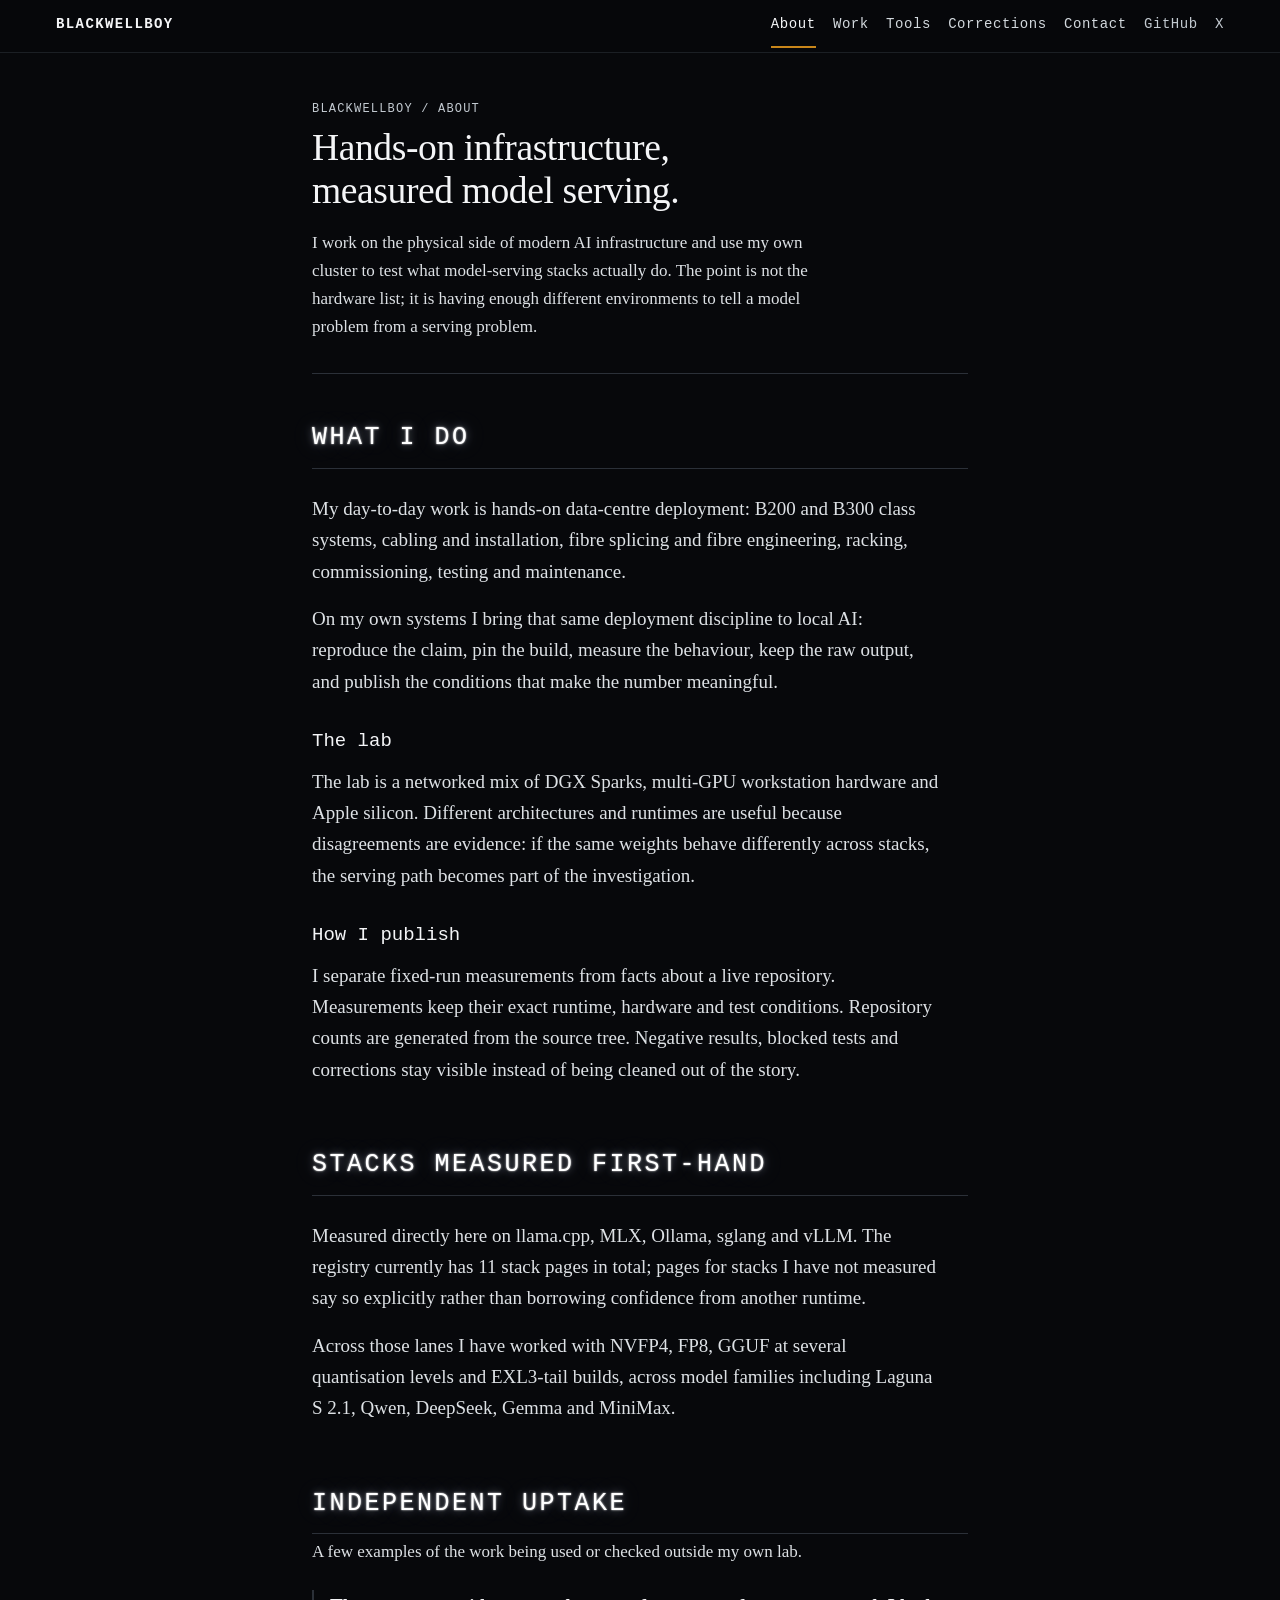
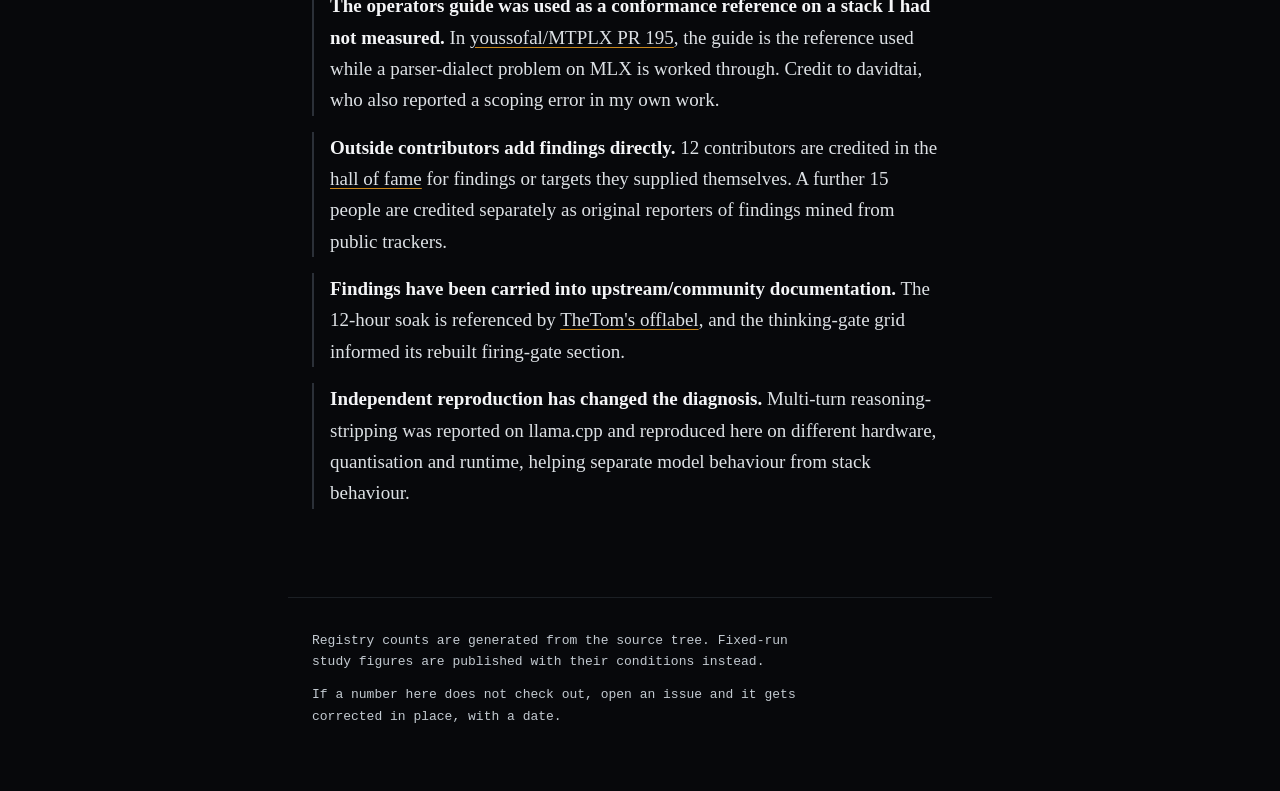
==== about.html @ f38a0902 "Refine multipage hierarchy and fix nav overflow" ====
<!DOCTYPE html>
<html lang="en">
<head>
<meta charset="utf-8">
<meta name="viewport" content="width=device-width, initial-scale=1">
<title>About — Blackwellboy</title>
<meta name="description" content="About Aaron Hughes (Blackwellboy): hands-on data-centre deployment work and first-hand model-serving measurement on a private cluster.">
<meta name="color-scheme" content="dark">
<meta property="og:type" content="website">
<meta property="og:site_name" content="Blackwellboy">
<meta property="og:title" content="About — Blackwellboy">
<meta property="og:description" content="Hands-on data-centre deployment work and first-hand model-serving measurement on a private cluster.">
<meta property="og:url" content="https://blackwellboy.github.io/about.html">
<meta property="og:image" content="https://blackwellboy.github.io/blackwellboy.jpg">
<meta property="og:image:width" content="1774">
<meta property="og:image:height" content="887">
<meta property="og:image:alt" content="Blackwellboy">
<meta name="twitter:card" content="summary_large_image">
<meta name="twitter:site" content="@Blackwellboy">
<meta name="twitter:title" content="About — Blackwellboy">
<meta name="twitter:description" content="Hands-on data-centre deployment work and first-hand model-serving measurement on a private cluster.">
<meta name="twitter:image" content="https://blackwellboy.github.io/blackwellboy.jpg">
<link rel="canonical" href="https://blackwellboy.github.io/about.html">
<link rel="stylesheet" href="site.css">
</head>
<body>

<nav class="nav" aria-label="Primary">
  <div class="nav-in">
    <a href="index.html" class="brand">BLACKWELLBOY</a>
    <div class="nav-links">
      <a href="about.html" aria-current="page">About</a>
      <a href="work.html">Work</a>
      <a href="tools.html">Tools</a>
      <a href="corrections.html">Corrections</a>
      <a href="index.html#contact">Contact</a>
      <a href="https://github.com/Blackwellboy" class="ext">GitHub</a>
      <a href="https://x.com/Blackwellboy" class="ext x-link">X</a>
    </div>
  </div>
</nav>

<main>
  <header class="page-head">
    <p class="eyebrow">Blackwellboy / About</p>
    <h1>Hands-on infrastructure, measured model serving.</h1>
    <p class="lede">I work on the physical side of modern AI infrastructure and use my own cluster to test what model-serving stacks actually do. The point is not the hardware list; it is having enough different environments to tell a model problem from a serving problem.</p>
  </header>

  <section id="about">
    <h2>What I do</h2>
    <p>My day-to-day work is hands-on data-centre deployment: B200 and B300 class systems, cabling and installation, fibre splicing and fibre engineering, racking, commissioning, testing and maintenance.</p>

    <p>On my own systems I bring that same deployment discipline to local AI: reproduce the claim, pin the build, measure the behaviour, keep the raw output, and publish the conditions that make the number meaningful.</p>

    <h3 class="sh">The lab</h3>
    <p>The lab is a networked mix of DGX Sparks, multi-GPU workstation hardware and Apple silicon. Different architectures and runtimes are useful because disagreements are evidence: if the same weights behave differently across stacks, the serving path becomes part of the investigation.</p>

    <h3 class="sh">How I publish</h3>
    <p>I separate fixed-run measurements from facts about a live repository. Measurements keep their exact runtime, hardware and test conditions. Repository counts are generated from the source tree. Negative results, blocked tests and corrections stay visible instead of being cleaned out of the story.</p>
  </section>

  <section id="stacks">
    <h2>Stacks measured first-hand</h2>
    <p>Measured directly here on llama.cpp, MLX, Ollama, sglang and vLLM. The registry currently has 11 stack pages in total; pages for stacks I have not measured say so explicitly rather than borrowing confidence from another runtime.</p>
    <p>Across those lanes I have worked with NVFP4, FP8, GGUF at several quantisation levels and EXL3-tail builds, across model families including Laguna S 2.1, Qwen, DeepSeek, Gemma and MiniMax.</p>
  </section>

  <section id="uptake">
    <h2>Independent uptake</h2>
    <p class="sub">A few examples of the work being used or checked outside my own lab.</p>

    <ul class="plain">
      <li><b>The operators guide was used as a conformance reference on a stack I had not measured.</b> In <a href="https://github.com/youssofal/MTPLX/pull/195">youssofal/MTPLX PR 195</a>, the guide is the reference used while a parser-dialect problem on MLX is worked through. Credit to davidtai, who also reported a scoping error in my own work.</li>

      <li><b>Outside contributors add findings directly.</b> 12 contributors are credited in the <a href="https://github.com/Blackwellboy/model-serving-minefield/blob/main/HALL_OF_FAME.md">hall of fame</a> for findings or targets they supplied themselves. A further 15 people are credited separately as original reporters of findings mined from public trackers.</li>

      <li><b>Findings have been carried into upstream/community documentation.</b> The 12-hour soak is referenced by <a href="https://github.com/TheTom/offlabel">TheTom's offlabel</a>, and the thinking-gate grid informed its rebuilt firing-gate section.</li>

      <li><b>Independent reproduction has changed the diagnosis.</b> Multi-turn reasoning-stripping was reported on llama.cpp and reproduced here on different hardware, quantisation and runtime, helping separate model behaviour from stack behaviour.</li>
    </ul>
  </section>
</main>

<footer>
  <p>Registry counts are generated from the source tree. Fixed-run study figures are published with their conditions instead.</p>
  <p>If a number here does not check out, open an issue and it gets corrected in place, with a date.</p>
</footer>

</body>
</html>
---- site.css ----
/* ------------------------------------------------------------------
   Shared Blackwellboy site styles.
   Keep the existing colour system, typography and front-page masthead.
   ------------------------------------------------------------------ */
:root {
  --ground:      #07080b;
  --raise:       #0d0f13;   /*  1.09:1  card ground, barely lifted     */
  --ink:         #f4f5f7;   /* 18.36:1  headings, card titles          */
  --body:        #dde1e5;   /* 15.24:1  all running prose              */
  --muted:       #c3cad1;   /* 12.10:1  conditions, labels, footer     */
  --sodium:      #f0a92e;   /*  9.94:1  measured values only           */
  --sodium-deep: #c8861a;   /*  6.56:1  underlines and condition bars  */
  --rule:        #1b1f24;
  --rule-lit:    #2b3038;

  --neon:
    0 0 2px  rgba(255, 255, 255, .95),
    0 0 9px  rgba(226, 236, 255, .42),
    0 0 24px rgba(198, 216, 255, .22),
    0 0 52px rgba(170, 198, 255, .12);

  --serif: Charter, "Bitstream Charter", "Sitka Text", Cambria, Georgia, serif;
  --mono: ui-monospace, "Cascadia Mono", "SF Mono", Menlo, Consolas, monospace;

  --s1: .25rem; --s2: .5rem;  --s3: .75rem; --s4: 1rem;
  --s5: 1.5rem; --s6: 2rem;   --s7: 3rem;   --s8: 4rem;  --s9: 5.5rem;

  --shell: 44rem;
  --nav-shell: 76rem;
  --pad: 1.5rem;
  --navh: 3.25rem;
}

*, *::before, *::after { box-sizing: border-box; }
html {
  background: var(--ground);
  -webkit-text-size-adjust: 100%;
  scroll-behavior: smooth;
  scroll-padding-top: calc(var(--navh) + 1rem);
}
@media (prefers-reduced-motion: reduce) { html { scroll-behavior: auto; } }
body {
  margin: 0;
  background: var(--ground);
  color: var(--body);
  font-family: var(--serif);
  font-size: 1.125rem;
  line-height: 1.65;
  font-synthesis-weight: none;
  -webkit-font-smoothing: antialiased;
  overflow-wrap: break-word;
}

a {
  color: inherit;
  text-decoration: underline;
  text-decoration-thickness: 1px;
  text-underline-offset: .18em;
  text-decoration-color: var(--sodium-deep);
}
a:hover { color: var(--sodium); text-decoration-color: var(--sodium); }
a:focus-visible {
  outline: 2px solid var(--sodium);
  outline-offset: 3px;
  border-radius: 2px;
  text-decoration: none;
}

/* --- nav ------------------------------------------------------------ */
.nav {
  position: sticky; top: 0; z-index: 10;
  background: rgba(7, 8, 11, .94);
  border-bottom: 1px solid var(--rule);
  backdrop-filter: saturate(140%) blur(8px);
}
.nav-in {
  max-width: var(--nav-shell); margin: 0 auto; padding: 0 var(--pad);
  min-height: var(--navh);
  display: flex; align-items: center;
}
.nav-links {
  margin-left: auto;
  display: flex; align-items: center; justify-content: flex-end;
  gap: clamp(.75rem, 1.35vw, 1.25rem);
}
.nav a {
  font-family: var(--mono); font-size: .875rem; letter-spacing: .04em;
  color: #d3d9de;
  text-decoration: none; white-space: nowrap;
  display: flex; align-items: center; min-height: 44px;
  border-bottom: 2px solid transparent;
}
.nav a:hover { color: var(--sodium); border-bottom-color: var(--sodium-deep); }
.nav a[aria-current="page"] { color: var(--ink); border-bottom-color: var(--sodium-deep); }
.nav .brand { flex: 0 0 auto; font-weight: 600; color: var(--ink); letter-spacing: .1em; }
.nav .ext { color: var(--muted); }

/* --- masthead ------------------------------------------------------- */
.plate {
  display: block; width: 100%; height: auto;
  max-width: var(--shell); margin: 0 auto;
  aspect-ratio: 1774 / 887;
}

main { max-width: var(--shell); margin: 0 auto; padding: 0 var(--pad) var(--s8); }
main > section { margin-top: var(--s8); }

.hero { margin-top: var(--s5); }
h1 {
  margin: 0; font-weight: 400;
  font-size: clamp(1.5rem, 1.13rem + 1.6vw, 1.9rem);
  line-height: 1.24; letter-spacing: -.011em;
  color: var(--ink); text-wrap: balance;
}
.lede { margin: var(--s4) 0 0; font-size: 1.0625rem; color: var(--body); max-width: 60ch; }

/* Subpages get one clear page-level heading before their sections. */
.page-head {
  margin-top: var(--s7);
  padding-bottom: var(--s6);
  border-bottom: 1px solid var(--rule-lit);
}
.page-head .eyebrow {
  margin: 0 0 var(--s2);
  font-family: var(--mono); font-size: .75rem; line-height: 1.4;
  letter-spacing: .1em; text-transform: uppercase; color: var(--muted);
}
.page-head h1 {
  font-size: clamp(1.8rem, 1.35rem + 2vw, 2.35rem);
  line-height: 1.16;
}
.page-head .lede { max-width: 62ch; }
.page-head + section { margin-top: var(--s7); }

.stats {
  margin-top: var(--s6);
  display: grid; grid-template-columns: repeat(2, 1fr);
  gap: 1px; background: var(--rule); border: 1px solid var(--rule);
}
.stat { background: var(--ground); padding: var(--s4); }
.stat b {
  display: block; font-family: var(--mono);
  font-size: 1.5rem; font-weight: 500; line-height: 1.1;
  color: var(--sodium); font-variant-numeric: tabular-nums;
}
.stat span {
  display: block; margin-top: var(--s2);
  font-family: var(--mono); font-size: .8125rem; line-height: 1.45; color: var(--muted);
}
.counted-at {
  margin-top: var(--s3);
  font-family: var(--mono); font-size: .8125rem; line-height: 1.6;
  color: var(--muted); max-width: none;
}
.counted-at code { font-family: var(--mono); font-size: .95em; color: var(--body); white-space: nowrap; }

/* --- section headings ----------------------------------------------- */
section > h2 {
  margin: 0 0 var(--s5); padding-bottom: .9rem;
  border-bottom: 1px solid var(--rule-lit);
  font-family: var(--mono);
  font-size: clamp(1.375rem, 1.15rem + .95vw, 1.5625rem);
  font-weight: 500; line-height: 1.25;
  text-transform: uppercase; letter-spacing: .1em;
  color: #fff; text-shadow: var(--neon);
}
.sub {
  margin: calc(var(--s5) * -1 + var(--s1)) 0 var(--s5);
  font-size: 1.0625rem; color: var(--body); max-width: 64ch;
}

p { margin: 0; max-width: 66ch; }
p + p { margin-top: var(--s4); }
h3.sh {
  margin: var(--s6) 0 var(--s3);
  font-family: var(--mono); font-size: 1.1875rem; font-weight: 500;
  line-height: 1.3; color: var(--ink);
}

.card h3, .cap h3 {
  margin: 0 0 var(--s3);
  font-family: var(--mono); font-size: 1.1875rem; font-weight: 500;
  line-height: 1.3; letter-spacing: -.005em; color: var(--ink);
}
.card .kicker {
  margin: 0 0 var(--s2);
  font-family: var(--mono); font-size: .75rem; line-height: 1.4;
  letter-spacing: .08em; text-transform: uppercase; color: var(--muted);
}

.cards { display: grid; gap: var(--s4); }
.card {
  background: var(--raise); border: 1px solid var(--rule);
  border-left: 2px solid var(--sodium-deep); padding: var(--s5);
}
.card p:not(.cond) { font-size: 1.0625rem; }

.m {
  font-family: var(--mono); font-weight: 500; font-size: .94em;
  font-variant-numeric: tabular-nums; color: var(--sodium); white-space: nowrap;
}

.cond {
  margin-top: var(--s4); padding-top: var(--s3);
  border-top: 1px solid var(--rule-lit);
  font-family: var(--mono); font-size: .875rem; line-height: 1.6;
  color: var(--muted); font-variant-numeric: tabular-nums;
}
.cond b {
  display: block; font-weight: 500; color: #e8ebee;
  letter-spacing: .06em; text-transform: uppercase;
  font-size: .78rem; margin-bottom: var(--s1);
}

/* Dense methodology stays present, but no longer dominates each work card. */
details.evidence {
  margin-top: var(--s4);
  padding-top: var(--s3);
  border-top: 1px solid var(--rule-lit);
  color: var(--muted);
}
details.evidence summary {
  cursor: pointer;
  width: fit-content;
  font-family: var(--mono); font-size: .8125rem; line-height: 1.5;
  letter-spacing: .04em; color: var(--body);
}
details.evidence summary:hover { color: var(--sodium); }
details.evidence .cond {
  margin-top: var(--s3); padding-top: 0; border-top: 0;
}

.caps { display: grid; gap: var(--s5); }
.cap p { font-size: 1.0625rem; }
.proof { margin-top: var(--s2); font-family: var(--mono); font-size: .8125rem; color: var(--muted); }

.plain { margin: 0; padding: 0; list-style: none; display: grid; gap: var(--s4); }
.plain > li { padding-left: var(--s4); border-left: 2px solid var(--rule-lit); max-width: 66ch; }
.plain > li > b { color: var(--ink); font-weight: 600; }

.links { display: grid; grid-template-columns: 1fr; }
.links a {
  padding: var(--s3) 0; border-bottom: 1px solid var(--rule);
  font-family: var(--mono); font-size: .9375rem;
  text-decoration: none; color: var(--body); min-height: 44px;
  display: flex; align-items: center;
}
.links a:hover { color: var(--sodium); }
.links .host { color: var(--muted); margin-left: .4em; }

footer {
  max-width: var(--shell); margin: 0 auto;
  padding: var(--s6) var(--pad) var(--s8);
  border-top: 1px solid var(--rule);
  font-family: var(--mono); font-size: .8125rem; line-height: 1.65; color: var(--muted);
}
footer p { max-width: 64ch; }
footer p + p { margin-top: var(--s3); }

@media (min-width: 44em) {
  body { font-size: 1.1875rem; }
  main { padding-bottom: var(--s9); }
  .stats { grid-template-columns: repeat(4, 1fr); }
  .links { grid-template-columns: 1fr 1fr; column-gap: var(--s6); }
}

/* On phones, make the navigation two honest rows instead of hiding the
   right-hand links behind a scrollbar. GitHub stays visible without swiping. */
@media (max-width: 47.99em) {
  :root { --navh: 7.25rem; }
  .nav-in {
    align-items: flex-start;
    flex-wrap: wrap;
    padding-top: .15rem;
    padding-bottom: .3rem;
  }
  .nav .brand {
    flex: 0 0 100%;
    min-height: 2.25rem;
  }
  .nav-links {
    width: 100%; margin-left: 0;
    justify-content: flex-start;
    flex-wrap: wrap;
    column-gap: 1rem; row-gap: 0;
  }
  .nav-links a { min-height: 2.35rem; }
  .nav .x-link { display: none; }
  .page-head { margin-top: var(--s6); }
}

@media (prefers-contrast: more) {
  :root { --muted: var(--body); --rule: var(--rule-lit); --sodium-deep: var(--sodium); }
}
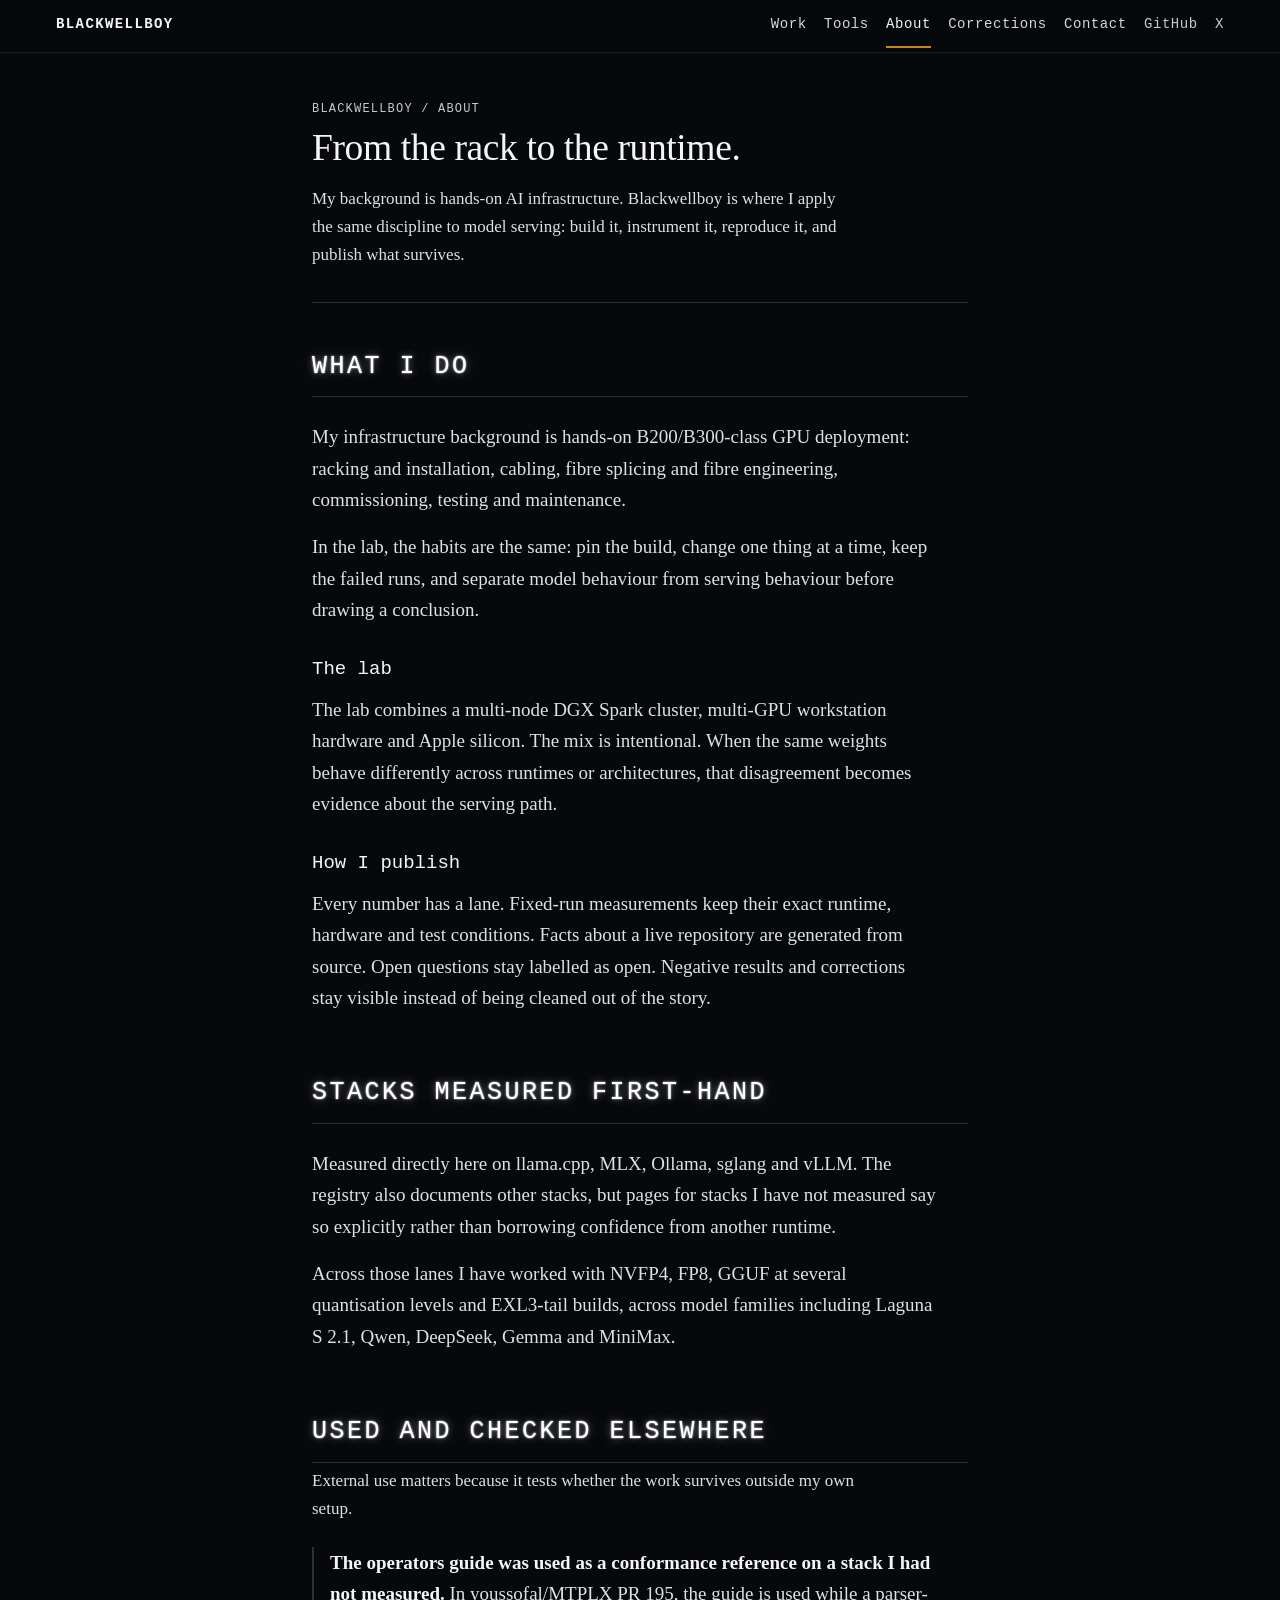
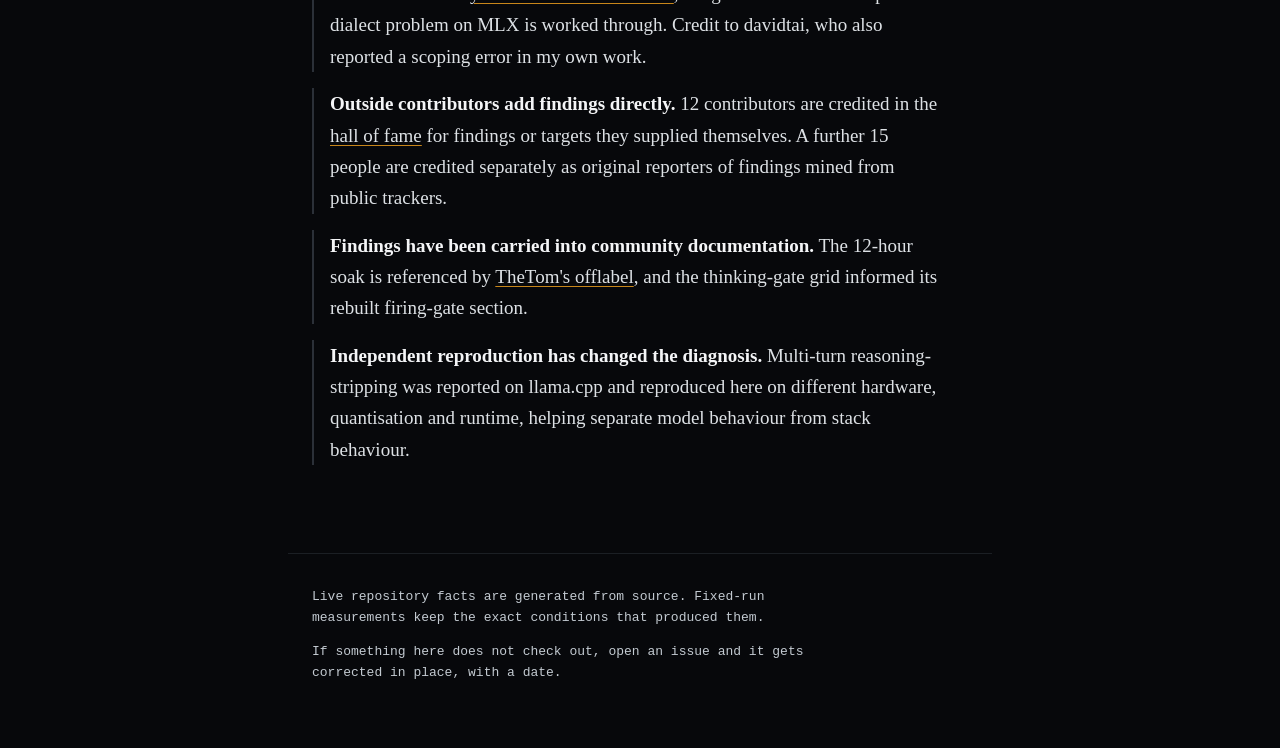
==== commit 952439d2: "Polish site voice and tighten public-facing claims" ====
--- a/about.html
+++ b/about.html
@@ -4,12 +4,12 @@
 <meta charset="utf-8">
 <meta name="viewport" content="width=device-width, initial-scale=1">
 <title>About — Blackwellboy</title>
-<meta name="description" content="About Aaron Hughes (Blackwellboy): hands-on data-centre deployment work and first-hand model-serving measurement on a private cluster.">
+<meta name="description" content="About Blackwellboy: hands-on GPU infrastructure, multi-node model serving and independent AI systems research on real hardware.">
 <meta name="color-scheme" content="dark">
 <meta property="og:type" content="website">
 <meta property="og:site_name" content="Blackwellboy">
 <meta property="og:title" content="About — Blackwellboy">
-<meta property="og:description" content="Hands-on data-centre deployment work and first-hand model-serving measurement on a private cluster.">
+<meta property="og:description" content="Hands-on GPU infrastructure, multi-node model serving and independent AI systems research on real hardware.">
 <meta property="og:url" content="https://blackwellboy.github.io/about.html">
 <meta property="og:image" content="https://blackwellboy.github.io/blackwellboy.jpg">
 <meta property="og:image:width" content="1774">
@@ -18,7 +18,7 @@
 <meta name="twitter:card" content="summary_large_image">
 <meta name="twitter:site" content="@Blackwellboy">
 <meta name="twitter:title" content="About — Blackwellboy">
-<meta name="twitter:description" content="Hands-on data-centre deployment work and first-hand model-serving measurement on a private cluster.">
+<meta name="twitter:description" content="Hands-on GPU infrastructure, multi-node model serving and independent AI systems research on real hardware.">
 <meta name="twitter:image" content="https://blackwellboy.github.io/blackwellboy.jpg">
 <link rel="canonical" href="https://blackwellboy.github.io/about.html">
 <link rel="stylesheet" href="site.css">
@@ -29,9 +29,9 @@
   <div class="nav-in">
     <a href="index.html" class="brand">BLACKWELLBOY</a>
     <div class="nav-links">
-      <a href="about.html" aria-current="page">About</a>
       <a href="work.html">Work</a>
       <a href="tools.html">Tools</a>
+      <a href="about.html" aria-current="page">About</a>
       <a href="corrections.html">Corrections</a>
       <a href="index.html#contact">Contact</a>
       <a href="https://github.com/Blackwellboy" class="ext">GitHub</a>
@@ -43,39 +43,39 @@
 <main>
   <header class="page-head">
     <p class="eyebrow">Blackwellboy / About</p>
-    <h1>Hands-on infrastructure, measured model serving.</h1>
-    <p class="lede">I work on the physical side of modern AI infrastructure and use my own cluster to test what model-serving stacks actually do. The point is not the hardware list; it is having enough different environments to tell a model problem from a serving problem.</p>
+    <h1>From the rack to the runtime.</h1>
+    <p class="lede">My background is hands-on AI infrastructure. Blackwellboy is where I apply the same discipline to model serving: build it, instrument it, reproduce it, and publish what survives.</p>
   </header>
 
   <section id="about">
     <h2>What I do</h2>
-    <p>My day-to-day work is hands-on data-centre deployment: B200 and B300 class systems, cabling and installation, fibre splicing and fibre engineering, racking, commissioning, testing and maintenance.</p>
+    <p>My infrastructure background is hands-on B200/B300-class GPU deployment: racking and installation, cabling, fibre splicing and fibre engineering, commissioning, testing and maintenance.</p>
 
-    <p>On my own systems I bring that same deployment discipline to local AI: reproduce the claim, pin the build, measure the behaviour, keep the raw output, and publish the conditions that make the number meaningful.</p>
+    <p>In the lab, the habits are the same: pin the build, change one thing at a time, keep the failed runs, and separate model behaviour from serving behaviour before drawing a conclusion.</p>
 
     <h3 class="sh">The lab</h3>
-    <p>The lab is a networked mix of DGX Sparks, multi-GPU workstation hardware and Apple silicon. Different architectures and runtimes are useful because disagreements are evidence: if the same weights behave differently across stacks, the serving path becomes part of the investigation.</p>
+    <p>The lab combines a multi-node DGX Spark cluster, multi-GPU workstation hardware and Apple silicon. The mix is intentional. When the same weights behave differently across runtimes or architectures, that disagreement becomes evidence about the serving path.</p>
 
     <h3 class="sh">How I publish</h3>
-    <p>I separate fixed-run measurements from facts about a live repository. Measurements keep their exact runtime, hardware and test conditions. Repository counts are generated from the source tree. Negative results, blocked tests and corrections stay visible instead of being cleaned out of the story.</p>
+    <p>Every number has a lane. Fixed-run measurements keep their exact runtime, hardware and test conditions. Facts about a live repository are generated from source. Open questions stay labelled as open. Negative results and corrections stay visible instead of being cleaned out of the story.</p>
   </section>
 
   <section id="stacks">
     <h2>Stacks measured first-hand</h2>
-    <p>Measured directly here on llama.cpp, MLX, Ollama, sglang and vLLM. The registry currently has 11 stack pages in total; pages for stacks I have not measured say so explicitly rather than borrowing confidence from another runtime.</p>
+    <p>Measured directly here on llama.cpp, MLX, Ollama, sglang and vLLM. The registry also documents other stacks, but pages for stacks I have not measured say so explicitly rather than borrowing confidence from another runtime.</p>
     <p>Across those lanes I have worked with NVFP4, FP8, GGUF at several quantisation levels and EXL3-tail builds, across model families including Laguna S 2.1, Qwen, DeepSeek, Gemma and MiniMax.</p>
   </section>
 
   <section id="uptake">
-    <h2>Independent uptake</h2>
-    <p class="sub">A few examples of the work being used or checked outside my own lab.</p>
+    <h2>Used and checked elsewhere</h2>
+    <p class="sub">External use matters because it tests whether the work survives outside my own setup.</p>
 
     <ul class="plain">
-      <li><b>The operators guide was used as a conformance reference on a stack I had not measured.</b> In <a href="https://github.com/youssofal/MTPLX/pull/195">youssofal/MTPLX PR 195</a>, the guide is the reference used while a parser-dialect problem on MLX is worked through. Credit to davidtai, who also reported a scoping error in my own work.</li>
+      <li><b>The operators guide was used as a conformance reference on a stack I had not measured.</b> In <a href="https://github.com/youssofal/MTPLX/pull/195">youssofal/MTPLX PR 195</a>, the guide is used while a parser-dialect problem on MLX is worked through. Credit to davidtai, who also reported a scoping error in my own work.</li>
 
       <li><b>Outside contributors add findings directly.</b> 12 contributors are credited in the <a href="https://github.com/Blackwellboy/model-serving-minefield/blob/main/HALL_OF_FAME.md">hall of fame</a> for findings or targets they supplied themselves. A further 15 people are credited separately as original reporters of findings mined from public trackers.</li>
 
-      <li><b>Findings have been carried into upstream/community documentation.</b> The 12-hour soak is referenced by <a href="https://github.com/TheTom/offlabel">TheTom's offlabel</a>, and the thinking-gate grid informed its rebuilt firing-gate section.</li>
+      <li><b>Findings have been carried into community documentation.</b> The 12-hour soak is referenced by <a href="https://github.com/TheTom/offlabel">TheTom's offlabel</a>, and the thinking-gate grid informed its rebuilt firing-gate section.</li>
 
       <li><b>Independent reproduction has changed the diagnosis.</b> Multi-turn reasoning-stripping was reported on llama.cpp and reproduced here on different hardware, quantisation and runtime, helping separate model behaviour from stack behaviour.</li>
     </ul>
@@ -83,8 +83,8 @@
 </main>
 
 <footer>
-  <p>Registry counts are generated from the source tree. Fixed-run study figures are published with their conditions instead.</p>
-  <p>If a number here does not check out, open an issue and it gets corrected in place, with a date.</p>
+  <p>Live repository facts are generated from source. Fixed-run measurements keep the exact conditions that produced them.</p>
+  <p>If something here does not check out, open an issue and it gets corrected in place, with a date.</p>
 </footer>
 
 </body>
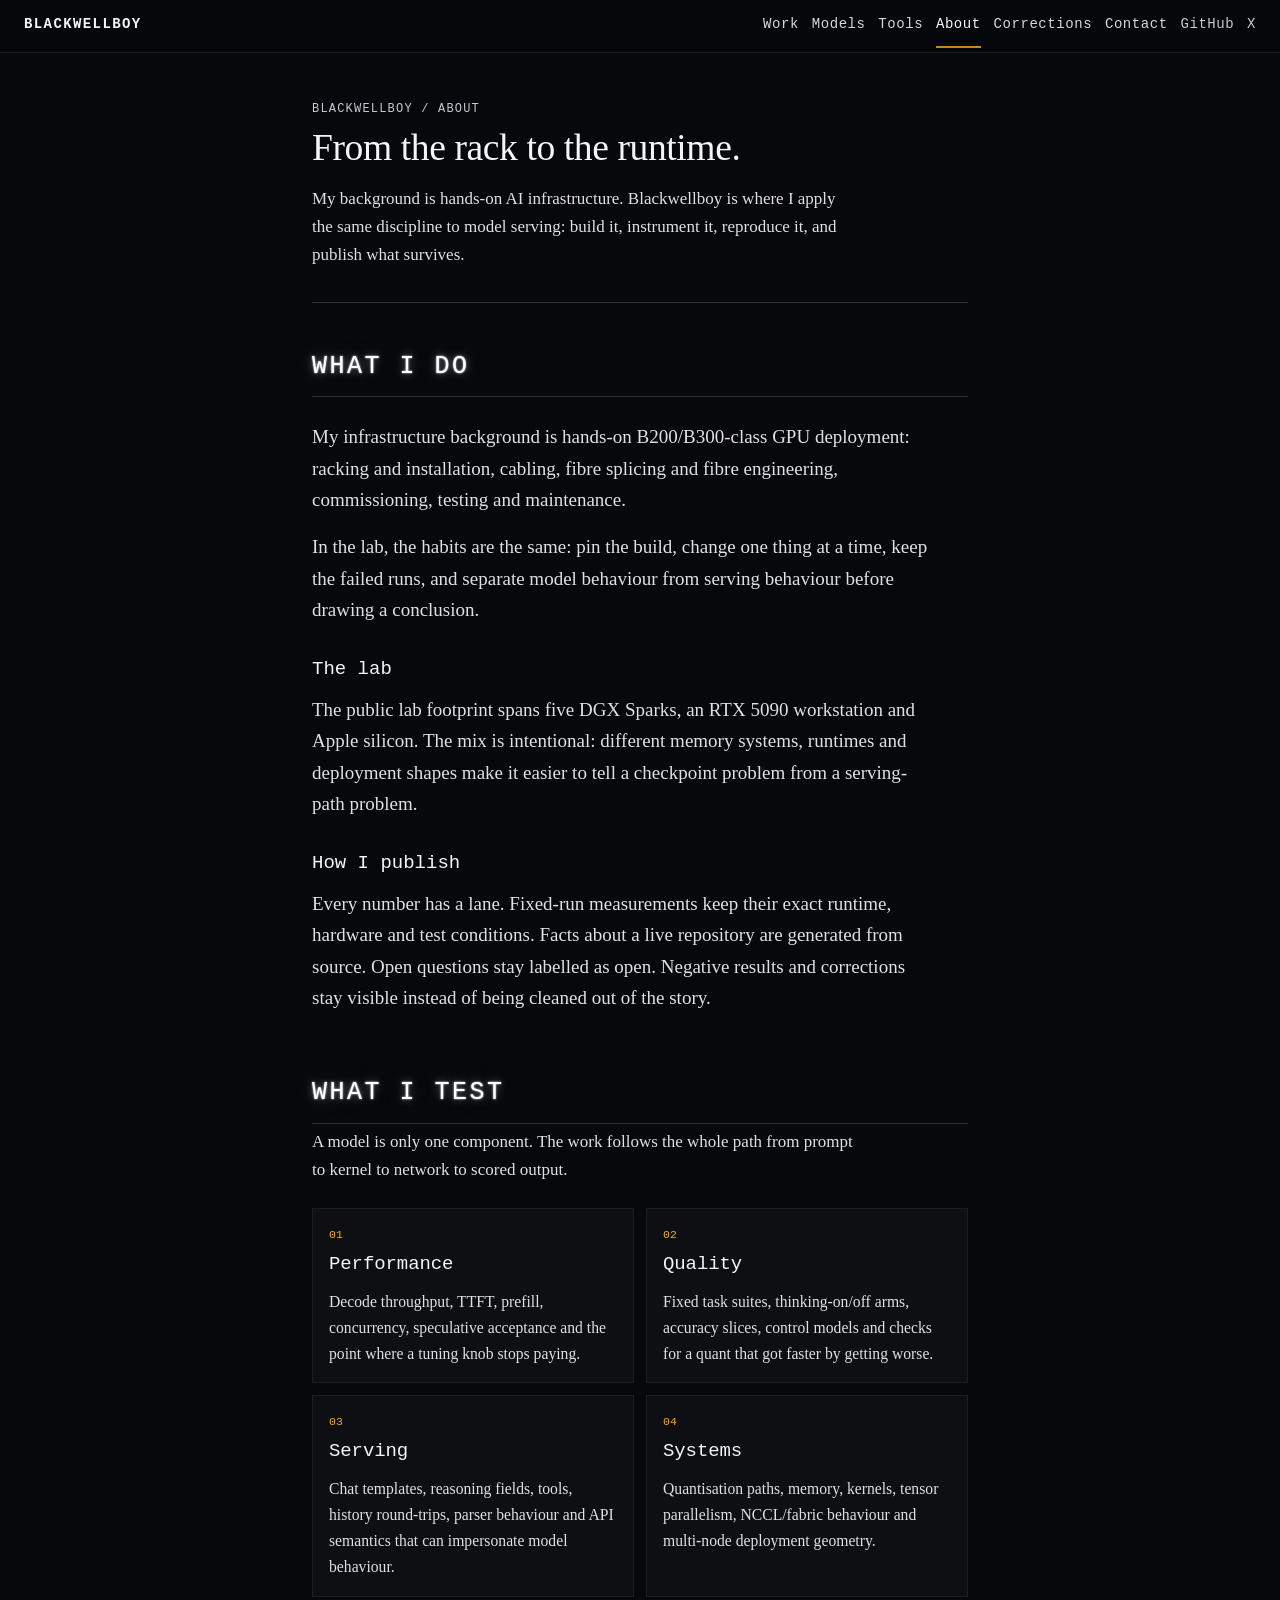
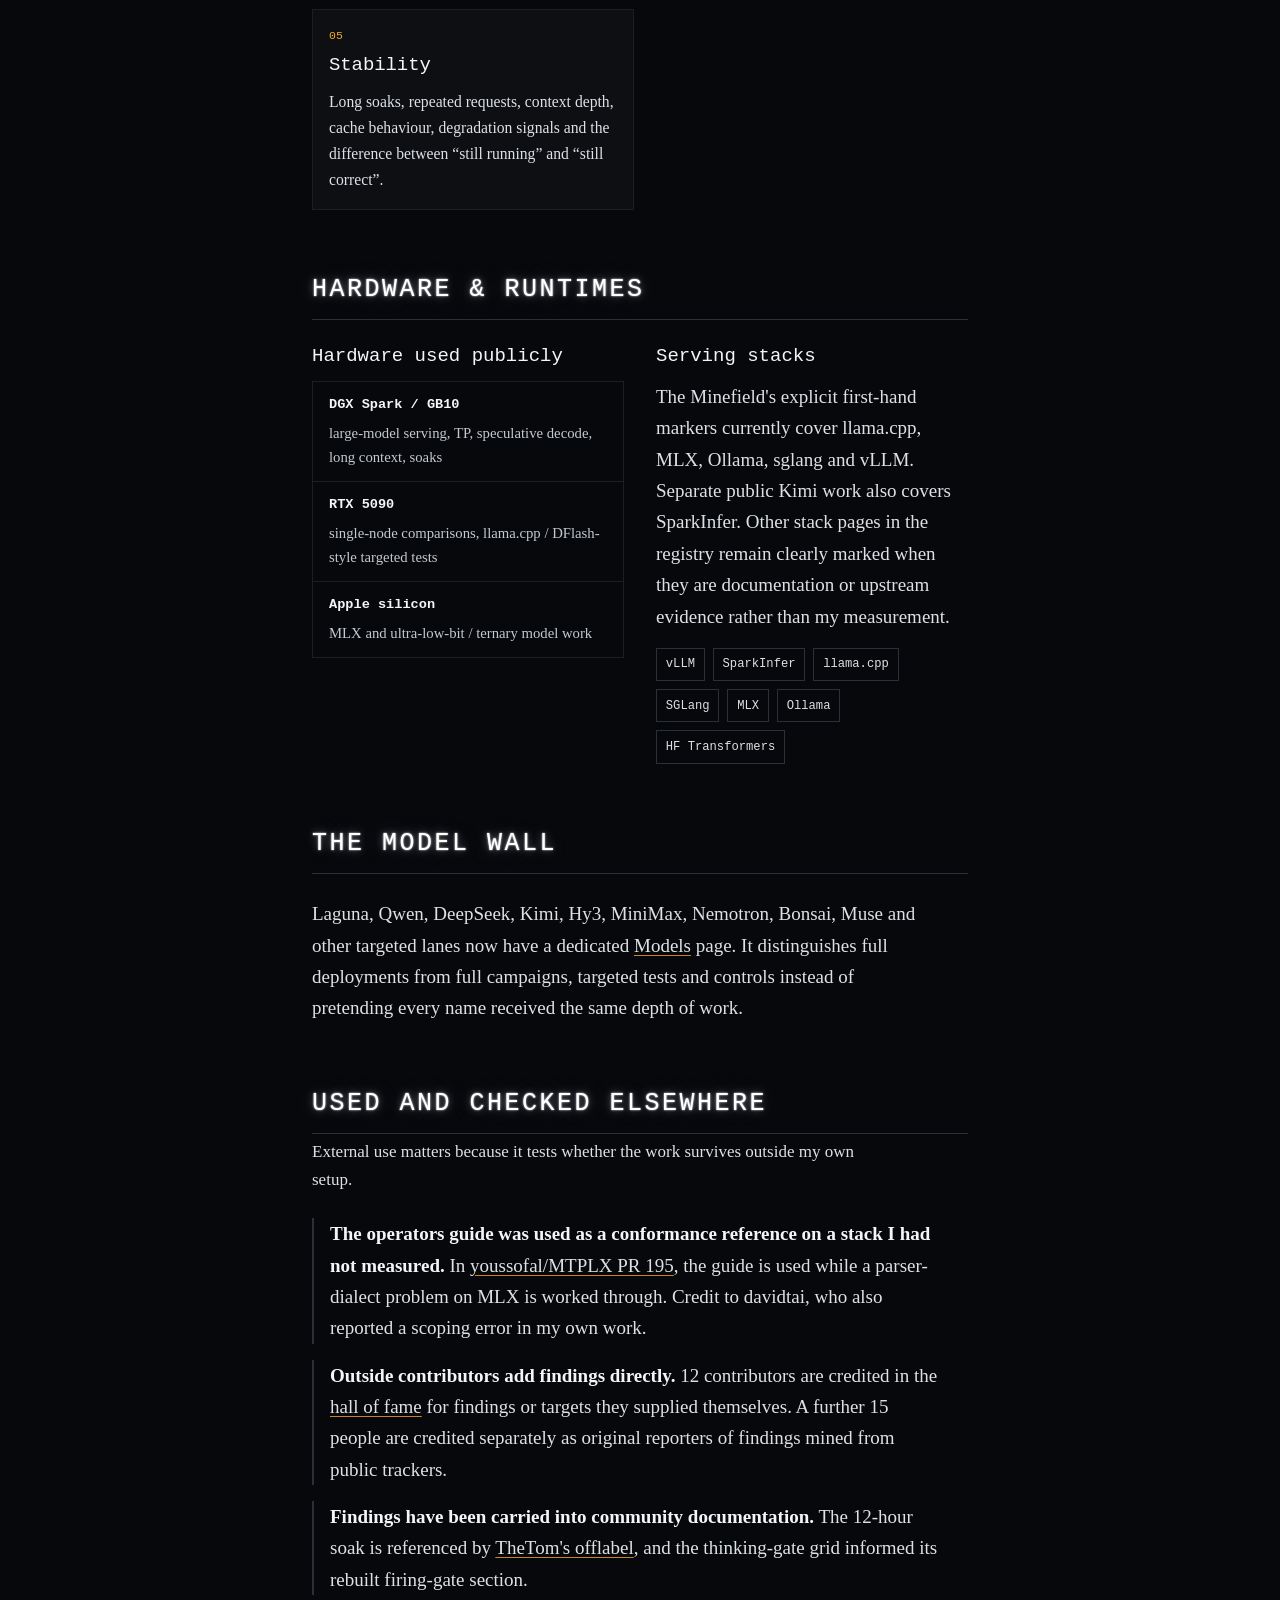
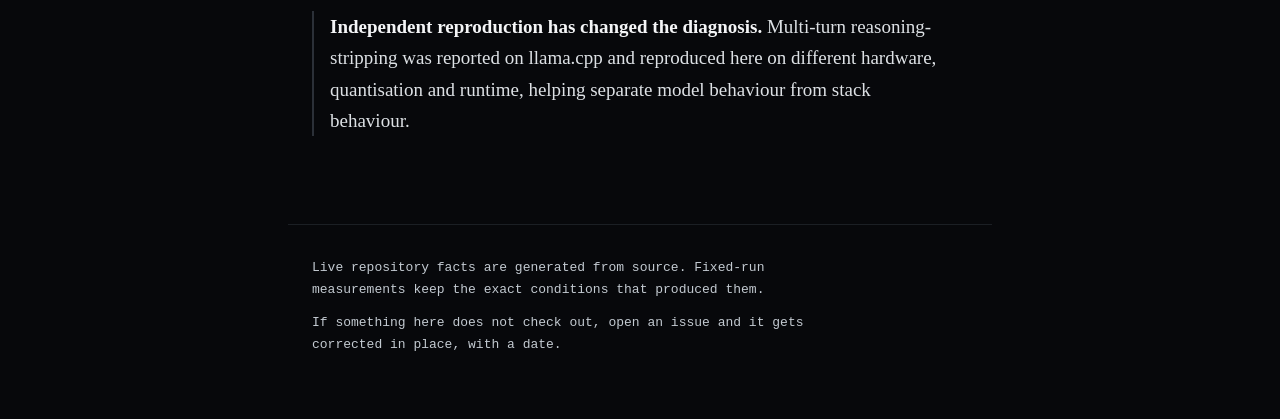
==== commit 9fc6c747: "Expand portfolio with model wall, deployments, failure files and tool workflow" ====
--- a/about.html
+++ b/about.html
@@ -30,6 +30,7 @@
     <a href="index.html" class="brand">BLACKWELLBOY</a>
     <div class="nav-links">
       <a href="work.html">Work</a>
+      <a href="models.html">Models</a>
       <a href="tools.html">Tools</a>
       <a href="about.html" aria-current="page">About</a>
       <a href="corrections.html">Corrections</a>
@@ -50,33 +51,58 @@
   <section id="about">
     <h2>What I do</h2>
     <p>My infrastructure background is hands-on B200/B300-class GPU deployment: racking and installation, cabling, fibre splicing and fibre engineering, commissioning, testing and maintenance.</p>
-
     <p>In the lab, the habits are the same: pin the build, change one thing at a time, keep the failed runs, and separate model behaviour from serving behaviour before drawing a conclusion.</p>
 
     <h3 class="sh">The lab</h3>
-    <p>The lab combines a multi-node DGX Spark cluster, multi-GPU workstation hardware and Apple silicon. The mix is intentional. When the same weights behave differently across runtimes or architectures, that disagreement becomes evidence about the serving path.</p>
+    <p>The public lab footprint spans five DGX Sparks, an RTX 5090 workstation and Apple silicon. The mix is intentional: different memory systems, runtimes and deployment shapes make it easier to tell a checkpoint problem from a serving-path problem.</p>
 
     <h3 class="sh">How I publish</h3>
     <p>Every number has a lane. Fixed-run measurements keep their exact runtime, hardware and test conditions. Facts about a live repository are generated from source. Open questions stay labelled as open. Negative results and corrections stay visible instead of being cleaned out of the story.</p>
   </section>
 
-  <section id="stacks">
-    <h2>Stacks measured first-hand</h2>
-    <p>Measured directly here on llama.cpp, MLX, Ollama, sglang and vLLM. The registry also documents other stacks, but pages for stacks I have not measured say so explicitly rather than borrowing confidence from another runtime.</p>
-    <p>Across those lanes I have worked with NVFP4, FP8, GGUF at several quantisation levels and EXL3-tail builds, across model families including Laguna S 2.1, Qwen, DeepSeek, Gemma and MiniMax.</p>
+  <section id="what-i-test">
+    <h2>What I test</h2>
+    <p class="sub">A model is only one component. The work follows the whole path from prompt to kernel to network to scored output.</p>
+    <div class="tile-grid">
+      <div class="test-tile"><span>01</span><h3>Performance</h3><p>Decode throughput, TTFT, prefill, concurrency, speculative acceptance and the point where a tuning knob stops paying.</p></div>
+      <div class="test-tile"><span>02</span><h3>Quality</h3><p>Fixed task suites, thinking-on/off arms, accuracy slices, control models and checks for a quant that got faster by getting worse.</p></div>
+      <div class="test-tile"><span>03</span><h3>Serving</h3><p>Chat templates, reasoning fields, tools, history round-trips, parser behaviour and API semantics that can impersonate model behaviour.</p></div>
+      <div class="test-tile"><span>04</span><h3>Systems</h3><p>Quantisation paths, memory, kernels, tensor parallelism, NCCL/fabric behaviour and multi-node deployment geometry.</p></div>
+      <div class="test-tile"><span>05</span><h3>Stability</h3><p>Long soaks, repeated requests, context depth, cache behaviour, degradation signals and the difference between “still running” and “still correct”.</p></div>
+    </div>
+  </section>
+
+  <section id="hardware-runtime">
+    <h2>Hardware &amp; runtimes</h2>
+    <div class="two-col">
+      <div>
+        <h3 class="sh">Hardware used publicly</h3>
+        <div class="spec-list">
+          <div><b>DGX Spark / GB10</b><span>large-model serving, TP, speculative decode, long context, soaks</span></div>
+          <div><b>RTX 5090</b><span>single-node comparisons, llama.cpp / DFlash-style targeted tests</span></div>
+          <div><b>Apple silicon</b><span>MLX and ultra-low-bit / ternary model work</span></div>
+        </div>
+      </div>
+      <div>
+        <h3 class="sh">Serving stacks</h3>
+        <p>The Minefield's explicit first-hand markers currently cover llama.cpp, MLX, Ollama, sglang and vLLM. Separate public Kimi work also covers SparkInfer. Other stack pages in the registry remain clearly marked when they are documentation or upstream evidence rather than my measurement.</p>
+        <div class="runtime-tags"><span>vLLM</span><span>SparkInfer</span><span>llama.cpp</span><span>SGLang</span><span>MLX</span><span>Ollama</span><span>HF Transformers</span></div>
+      </div>
+    </div>
+  </section>
+
+  <section id="models-link">
+    <h2>The model wall</h2>
+    <p>Laguna, Qwen, DeepSeek, Kimi, Hy3, MiniMax, Nemotron, Bonsai, Muse and other targeted lanes now have a dedicated <a href="models.html">Models</a> page. It distinguishes full deployments from full campaigns, targeted tests and controls instead of pretending every name received the same depth of work.</p>
   </section>
 
   <section id="uptake">
     <h2>Used and checked elsewhere</h2>
     <p class="sub">External use matters because it tests whether the work survives outside my own setup.</p>
-
     <ul class="plain">
       <li><b>The operators guide was used as a conformance reference on a stack I had not measured.</b> In <a href="https://github.com/youssofal/MTPLX/pull/195">youssofal/MTPLX PR 195</a>, the guide is used while a parser-dialect problem on MLX is worked through. Credit to davidtai, who also reported a scoping error in my own work.</li>
-
       <li><b>Outside contributors add findings directly.</b> 12 contributors are credited in the <a href="https://github.com/Blackwellboy/model-serving-minefield/blob/main/HALL_OF_FAME.md">hall of fame</a> for findings or targets they supplied themselves. A further 15 people are credited separately as original reporters of findings mined from public trackers.</li>
-
       <li><b>Findings have been carried into community documentation.</b> The 12-hour soak is referenced by <a href="https://github.com/TheTom/offlabel">TheTom's offlabel</a>, and the thinking-gate grid informed its rebuilt firing-gate section.</li>
-
       <li><b>Independent reproduction has changed the diagnosis.</b> Multi-turn reasoning-stripping was reported on llama.cpp and reproduced here on different hardware, quantisation and runtime, helping separate model behaviour from stack behaviour.</li>
     </ul>
   </section>
--- a/site.css
+++ b/site.css
@@ -4,12 +4,12 @@
    ------------------------------------------------------------------ */
 :root {
   --ground:      #07080b;
-  --raise:       #0d0f13;   /*  1.09:1  card ground, barely lifted     */
-  --ink:         #f4f5f7;   /* 18.36:1  headings, card titles          */
-  --body:        #dde1e5;   /* 15.24:1  all running prose              */
-  --muted:       #c3cad1;   /* 12.10:1  conditions, labels, footer     */
-  --sodium:      #f0a92e;   /*  9.94:1  measured values only           */
-  --sodium-deep: #c8861a;   /*  6.56:1  underlines and condition bars  */
+  --raise:       #0d0f13;
+  --ink:         #f4f5f7;
+  --body:        #dde1e5;
+  --muted:       #c3cad1;
+  --sodium:      #f0a92e;
+  --sodium-deep: #c8861a;
   --rule:        #1b1f24;
   --rule-lit:    #2b3038;
 
@@ -22,11 +22,11 @@
   --serif: Charter, "Bitstream Charter", "Sitka Text", Cambria, Georgia, serif;
   --mono: ui-monospace, "Cascadia Mono", "SF Mono", Menlo, Consolas, monospace;
 
-  --s1: .25rem; --s2: .5rem;  --s3: .75rem; --s4: 1rem;
-  --s5: 1.5rem; --s6: 2rem;   --s7: 3rem;   --s8: 4rem;  --s9: 5.5rem;
+  --s1: .25rem; --s2: .5rem; --s3: .75rem; --s4: 1rem;
+  --s5: 1.5rem; --s6: 2rem; --s7: 3rem; --s8: 4rem; --s9: 5.5rem;
 
   --shell: 44rem;
-  --nav-shell: 76rem;
+  --nav-shell: 82rem;
   --pad: 1.5rem;
   --navh: 3.25rem;
 }
@@ -81,7 +81,7 @@
 .nav-links {
   margin-left: auto;
   display: flex; align-items: center; justify-content: flex-end;
-  gap: clamp(.75rem, 1.35vw, 1.25rem);
+  gap: clamp(.65rem, 1vw, 1.05rem);
 }
 .nav a {
   font-family: var(--mono); font-size: .875rem; letter-spacing: .04em;
@@ -114,7 +114,6 @@
 }
 .lede { margin: var(--s4) 0 0; font-size: 1.0625rem; color: var(--body); max-width: 60ch; }
 
-/* Subpages get one clear page-level heading before their sections. */
 .page-head {
   margin-top: var(--s7);
   padding-bottom: var(--s6);
@@ -130,7 +129,7 @@
   line-height: 1.16;
 }
 .page-head .lede { max-width: 62ch; }
-.page-head + section { margin-top: var(--s7); }
+.page-head + section, .page-head + nav + section { margin-top: var(--s7); }
 
 .stats {
   margin-top: var(--s6);
@@ -177,7 +176,7 @@
   line-height: 1.3; color: var(--ink);
 }
 
-.card h3, .cap h3 {
+.card h3, .cap h3, .model-card h3, .compact-card h3, .failure h3, .test-tile h3 {
   margin: 0 0 var(--s3);
   font-family: var(--mono); font-size: 1.1875rem; font-weight: 500;
   line-height: 1.3; letter-spacing: -.005em; color: var(--ink);
@@ -194,6 +193,7 @@
   border-left: 2px solid var(--sodium-deep); padding: var(--s5);
 }
 .card p:not(.cond) { font-size: 1.0625rem; }
+.card.featured { border-left-width: 3px; }
 
 .m {
   font-family: var(--mono); font-weight: 500; font-size: .94em;
@@ -212,7 +212,6 @@
   font-size: .78rem; margin-bottom: var(--s1);
 }
 
-/* Dense methodology stays present, but no longer dominates each work card. */
 details.evidence {
   margin-top: var(--s4);
   padding-top: var(--s3);
@@ -226,9 +225,7 @@
   letter-spacing: .04em; color: var(--body);
 }
 details.evidence summary:hover { color: var(--sodium); }
-details.evidence .cond {
-  margin-top: var(--s3); padding-top: 0; border-top: 0;
-}
+details.evidence .cond { margin-top: var(--s3); padding-top: 0; border-top: 0; }
 
 .caps { display: grid; gap: var(--s5); }
 .cap p { font-size: 1.0625rem; }
@@ -248,6 +245,128 @@
 .links a:hover { color: var(--sodium); }
 .links .host { color: var(--muted); margin-left: .4em; }
 
+/* --- section jump --------------------------------------------------- */
+.section-jump {
+  margin-top: var(--s5);
+  display: flex; flex-wrap: wrap; gap: var(--s2);
+}
+.section-jump a {
+  font-family: var(--mono); font-size: .8125rem; text-decoration: none;
+  border: 1px solid var(--rule-lit); padding: .45rem .7rem; color: var(--muted);
+}
+.section-jump a:hover { border-color: var(--sodium-deep); color: var(--sodium); }
+
+/* --- featured work / model receipts -------------------------------- */
+.featured-grid, .model-grid { display: grid; gap: var(--s4); }
+.model-card {
+  background: var(--raise); border: 1px solid var(--rule); border-left: 3px solid var(--sodium-deep);
+  padding: var(--s5);
+}
+.model-card > p { font-size: 1.0625rem; }
+.model-top {
+  display: flex; gap: var(--s3); align-items: center; justify-content: space-between;
+  flex-wrap: wrap; margin-bottom: var(--s3);
+}
+.badge {
+  display: inline-block; width: fit-content;
+  font-family: var(--mono); font-size: .7rem; line-height: 1.3;
+  letter-spacing: .075em; text-transform: uppercase;
+  color: #f2d39e; border: 1px solid #5d431f; background: #151109;
+  padding: .28rem .46rem;
+}
+.badge.quiet { color: var(--muted); border-color: var(--rule-lit); background: transparent; }
+.model-size {
+  font-family: var(--mono); font-size: .78rem; color: var(--muted);
+}
+.receipt {
+  margin-top: var(--s4);
+  display: grid; grid-template-columns: 1fr; gap: 1px;
+  background: var(--rule); border: 1px solid var(--rule);
+}
+.receipt span {
+  background: var(--ground); padding: .65rem .75rem;
+  font-family: var(--mono); font-size: .76rem; line-height: 1.45; color: var(--muted);
+}
+.receipt b { color: var(--body); font-weight: 500; display: block; font-size: .68rem; text-transform: uppercase; letter-spacing: .06em; }
+.evidence-links { margin-top: var(--s3); font-family: var(--mono); font-size: .8125rem !important; color: var(--muted); }
+.note {
+  margin-top: var(--s4); padding-left: var(--s4); border-left: 2px solid var(--rule-lit);
+  font-size: .9375rem; color: var(--muted);
+}
+
+/* --- compact model wall -------------------------------------------- */
+.compact-grid { display: grid; gap: var(--s3); }
+.compact-card {
+  border: 1px solid var(--rule); background: var(--raise); padding: var(--s4);
+}
+.compact-card h3 { margin-top: var(--s2); }
+.compact-card p { font-size: .98rem; }
+.compact-card .proof { font-size: .78rem; }
+.legend-grid { display: grid; gap: 1px; border: 1px solid var(--rule); background: var(--rule); }
+.legend-grid > div { background: var(--ground); padding: var(--s4); }
+.legend-grid b { display: block; font-family: var(--mono); font-size: .85rem; color: var(--ink); }
+.legend-grid span { display: block; margin-top: var(--s2); font-size: .95rem; color: var(--muted); }
+
+/* --- failure files -------------------------------------------------- */
+.failure-grid { display: grid; gap: var(--s3); }
+.failure {
+  padding: var(--s4); border: 1px solid var(--rule); border-top: 2px solid var(--rule-lit);
+  background: #090b0e;
+}
+.failure-tag {
+  display: block; margin-bottom: var(--s2); font-family: var(--mono); font-size: .7rem;
+  text-transform: uppercase; letter-spacing: .08em; color: var(--sodium);
+}
+.failure p { font-size: .98rem; }
+.failure > a { display: inline-block; margin-top: var(--s3); font-family: var(--mono); font-size: .78rem; }
+
+/* --- repository strip ---------------------------------------------- */
+.repo-strip { display: grid; gap: 1px; border: 1px solid var(--rule); background: var(--rule); }
+.repo-strip a {
+  background: var(--raise); padding: var(--s4); text-decoration: none; min-height: 72px;
+  display: flex; flex-direction: column; justify-content: center;
+}
+.repo-strip a:hover { background: #11141a; }
+.repo-strip b { font-family: var(--mono); font-size: .92rem; color: var(--ink); font-weight: 500; }
+.repo-strip span { margin-top: var(--s1); font-family: var(--mono); font-size: .76rem; color: var(--muted); }
+
+/* --- tools workflow ------------------------------------------------- */
+.workflow {
+  display: grid; gap: 1px; border: 1px solid var(--rule); background: var(--rule);
+}
+.workflow a {
+  background: var(--raise); padding: var(--s4); text-decoration: none;
+  display: grid; grid-template-columns: auto 1fr; column-gap: var(--s3); align-items: start;
+}
+.workflow a:hover { background: #11141a; }
+.workflow span {
+  grid-row: 1 / span 2; font-family: var(--mono); font-size: .78rem; color: var(--sodium);
+  padding-top: .12rem;
+}
+.workflow b { font-family: var(--mono); font-size: .95rem; font-weight: 500; color: var(--ink); }
+.workflow small { display: block; margin-top: .1rem; font-family: var(--mono); font-size: .73rem; color: var(--muted); }
+
+/* --- about / test taxonomy ----------------------------------------- */
+.tile-grid { display: grid; gap: var(--s3); }
+.test-tile {
+  border: 1px solid var(--rule); background: var(--raise); padding: var(--s4);
+}
+.test-tile > span {
+  display: block; margin-bottom: var(--s2); font-family: var(--mono); font-size: .72rem; color: var(--sodium);
+}
+.test-tile p { font-size: .98rem; color: var(--body); }
+.two-col { display: grid; gap: var(--s6); }
+.two-col h3.sh { margin-top: 0; }
+.spec-list { display: grid; gap: 1px; border: 1px solid var(--rule); background: var(--rule); }
+.spec-list > div { background: var(--ground); padding: var(--s3) var(--s4); }
+.spec-list b { display: block; font-family: var(--mono); font-size: .85rem; color: var(--ink); }
+.spec-list span { display: block; margin-top: var(--s1); font-size: .92rem; color: var(--muted); }
+.runtime-tags { display: flex; flex-wrap: wrap; gap: var(--s2); margin-top: var(--s4); }
+.runtime-tags span {
+  font-family: var(--mono); font-size: .76rem; color: var(--body);
+  border: 1px solid var(--rule-lit); padding: .35rem .55rem;
+}
+
 footer {
   max-width: var(--shell); margin: 0 auto;
   padding: var(--s6) var(--pad) var(--s8);
@@ -262,12 +381,16 @@
   main { padding-bottom: var(--s9); }
   .stats { grid-template-columns: repeat(4, 1fr); }
   .links { grid-template-columns: 1fr 1fr; column-gap: var(--s6); }
-}
-
-/* On phones, make the navigation two honest rows instead of hiding the
-   right-hand links behind a scrollbar. GitHub stays visible without swiping. */
+  .receipt { grid-template-columns: 1fr 1fr; }
+  .compact-grid, .failure-grid, .tile-grid { grid-template-columns: 1fr 1fr; }
+  .legend-grid { grid-template-columns: 1fr 1fr; }
+  .repo-strip { grid-template-columns: 1fr 1fr; }
+  .workflow { grid-template-columns: 1fr 1fr; }
+  .two-col { grid-template-columns: 1fr 1fr; }
+}
+
 @media (max-width: 47.99em) {
-  :root { --navh: 7.25rem; }
+  :root { --navh: 7.5rem; }
   .nav-in {
     align-items: flex-start;
     flex-wrap: wrap;
@@ -282,9 +405,9 @@
     width: 100%; margin-left: 0;
     justify-content: flex-start;
     flex-wrap: wrap;
-    column-gap: 1rem; row-gap: 0;
+    column-gap: .9rem; row-gap: 0;
   }
-  .nav-links a { min-height: 2.35rem; }
+  .nav-links a { min-height: 2.35rem; font-size: .82rem; }
   .nav .x-link { display: none; }
   .page-head { margin-top: var(--s6); }
 }
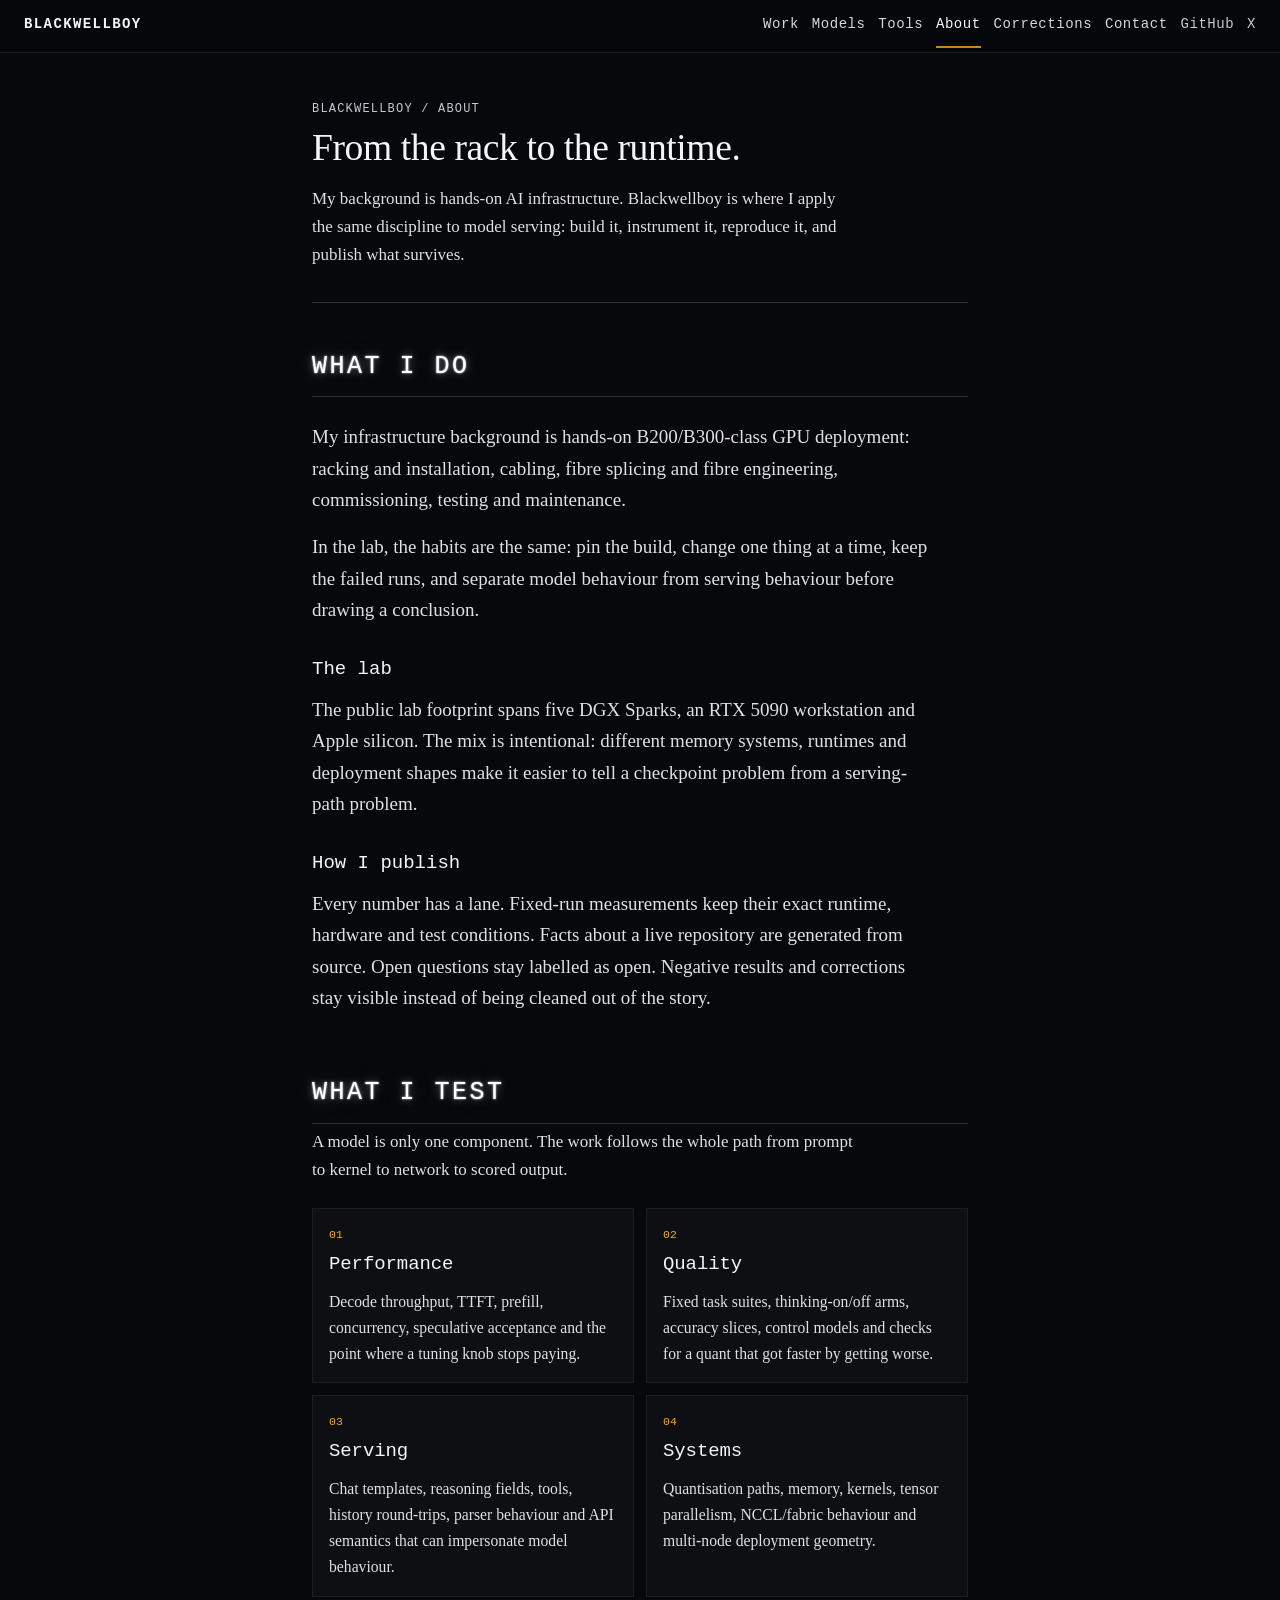
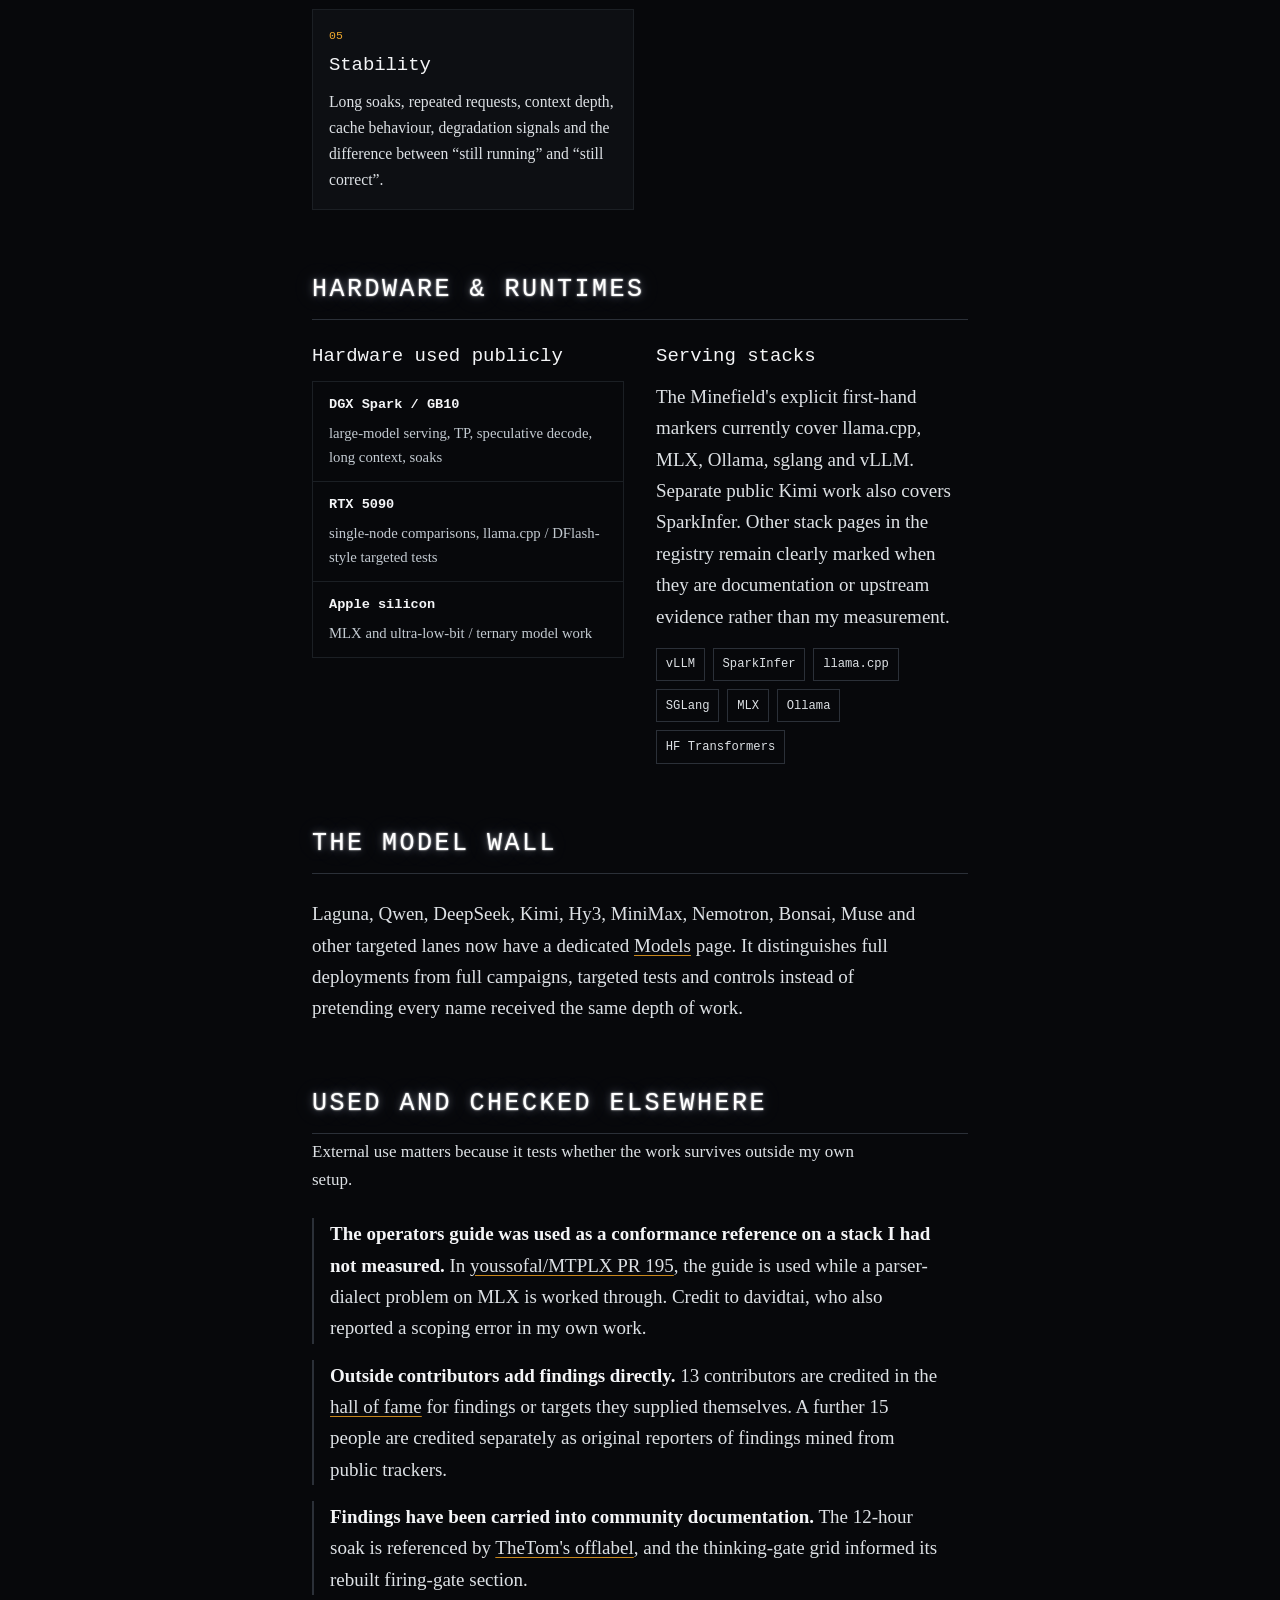
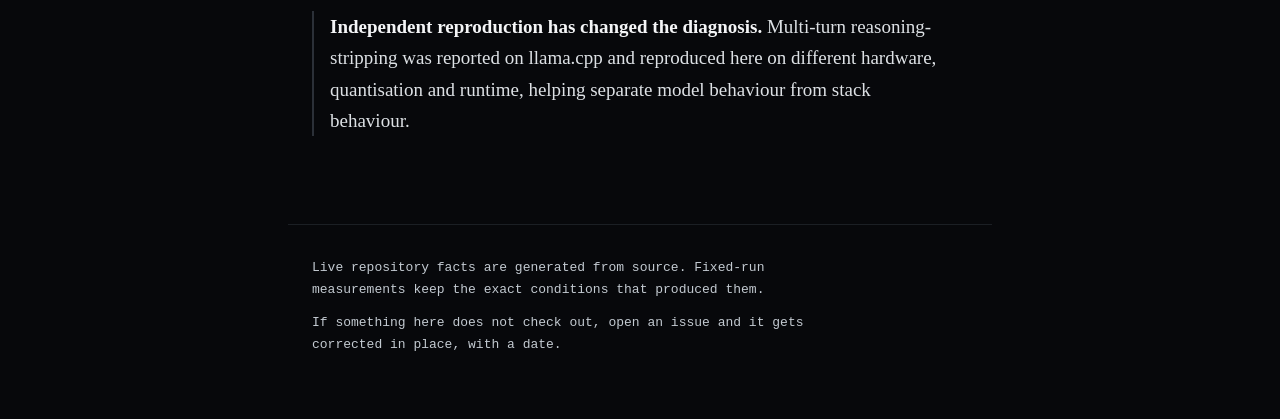
==== commit 986c3e7a: "build: regenerate from registry 0488def" ====
--- a/about.html
+++ b/about.html
@@ -101,7 +101,7 @@
     <p class="sub">External use matters because it tests whether the work survives outside my own setup.</p>
     <ul class="plain">
       <li><b>The operators guide was used as a conformance reference on a stack I had not measured.</b> In <a href="https://github.com/youssofal/MTPLX/pull/195">youssofal/MTPLX PR 195</a>, the guide is used while a parser-dialect problem on MLX is worked through. Credit to davidtai, who also reported a scoping error in my own work.</li>
-      <li><b>Outside contributors add findings directly.</b> 12 contributors are credited in the <a href="https://github.com/Blackwellboy/model-serving-minefield/blob/main/HALL_OF_FAME.md">hall of fame</a> for findings or targets they supplied themselves. A further 15 people are credited separately as original reporters of findings mined from public trackers.</li>
+      <li><b>Outside contributors add findings directly.</b> 13 contributors are credited in the <a href="https://github.com/Blackwellboy/model-serving-minefield/blob/main/HALL_OF_FAME.md">hall of fame</a> for findings or targets they supplied themselves. A further 15 people are credited separately as original reporters of findings mined from public trackers.</li>
       <li><b>Findings have been carried into community documentation.</b> The 12-hour soak is referenced by <a href="https://github.com/TheTom/offlabel">TheTom's offlabel</a>, and the thinking-gate grid informed its rebuilt firing-gate section.</li>
       <li><b>Independent reproduction has changed the diagnosis.</b> Multi-turn reasoning-stripping was reported on llama.cpp and reproduced here on different hardware, quantisation and runtime, helping separate model behaviour from stack behaviour.</li>
     </ul>
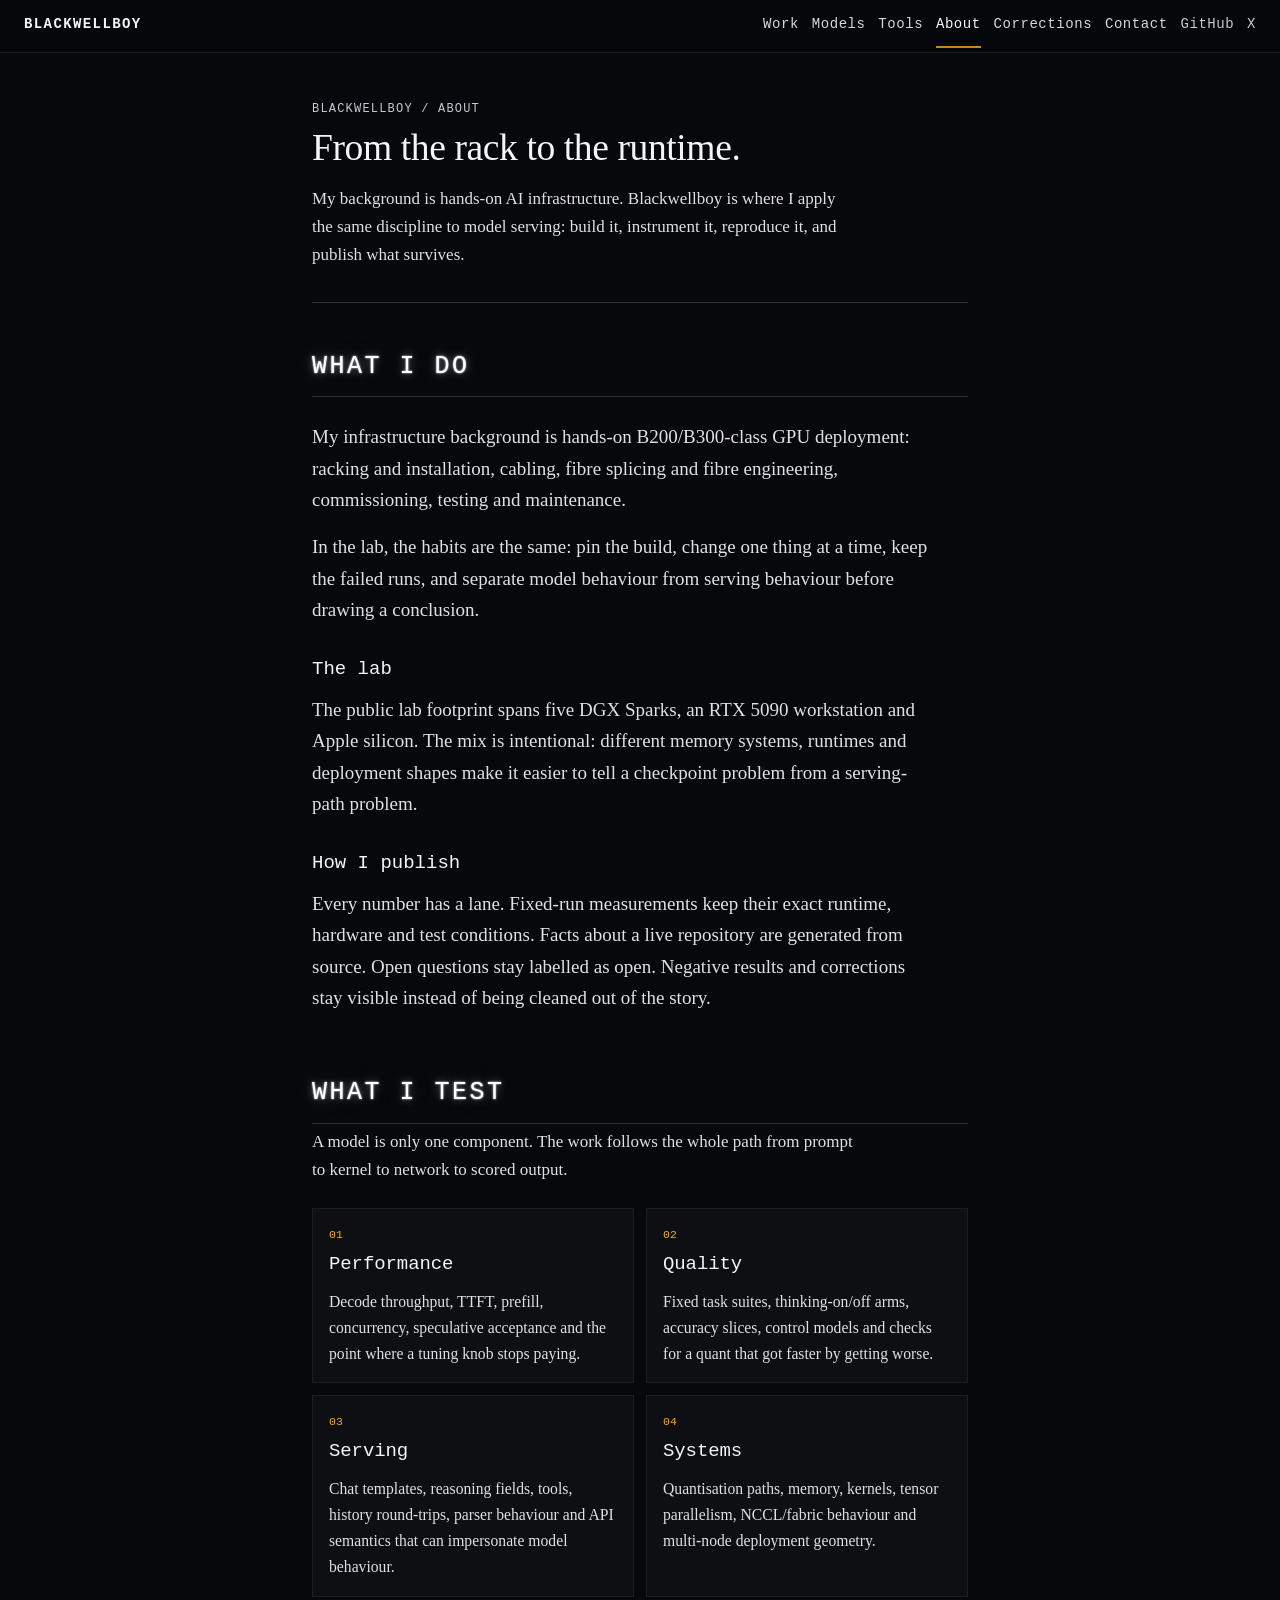
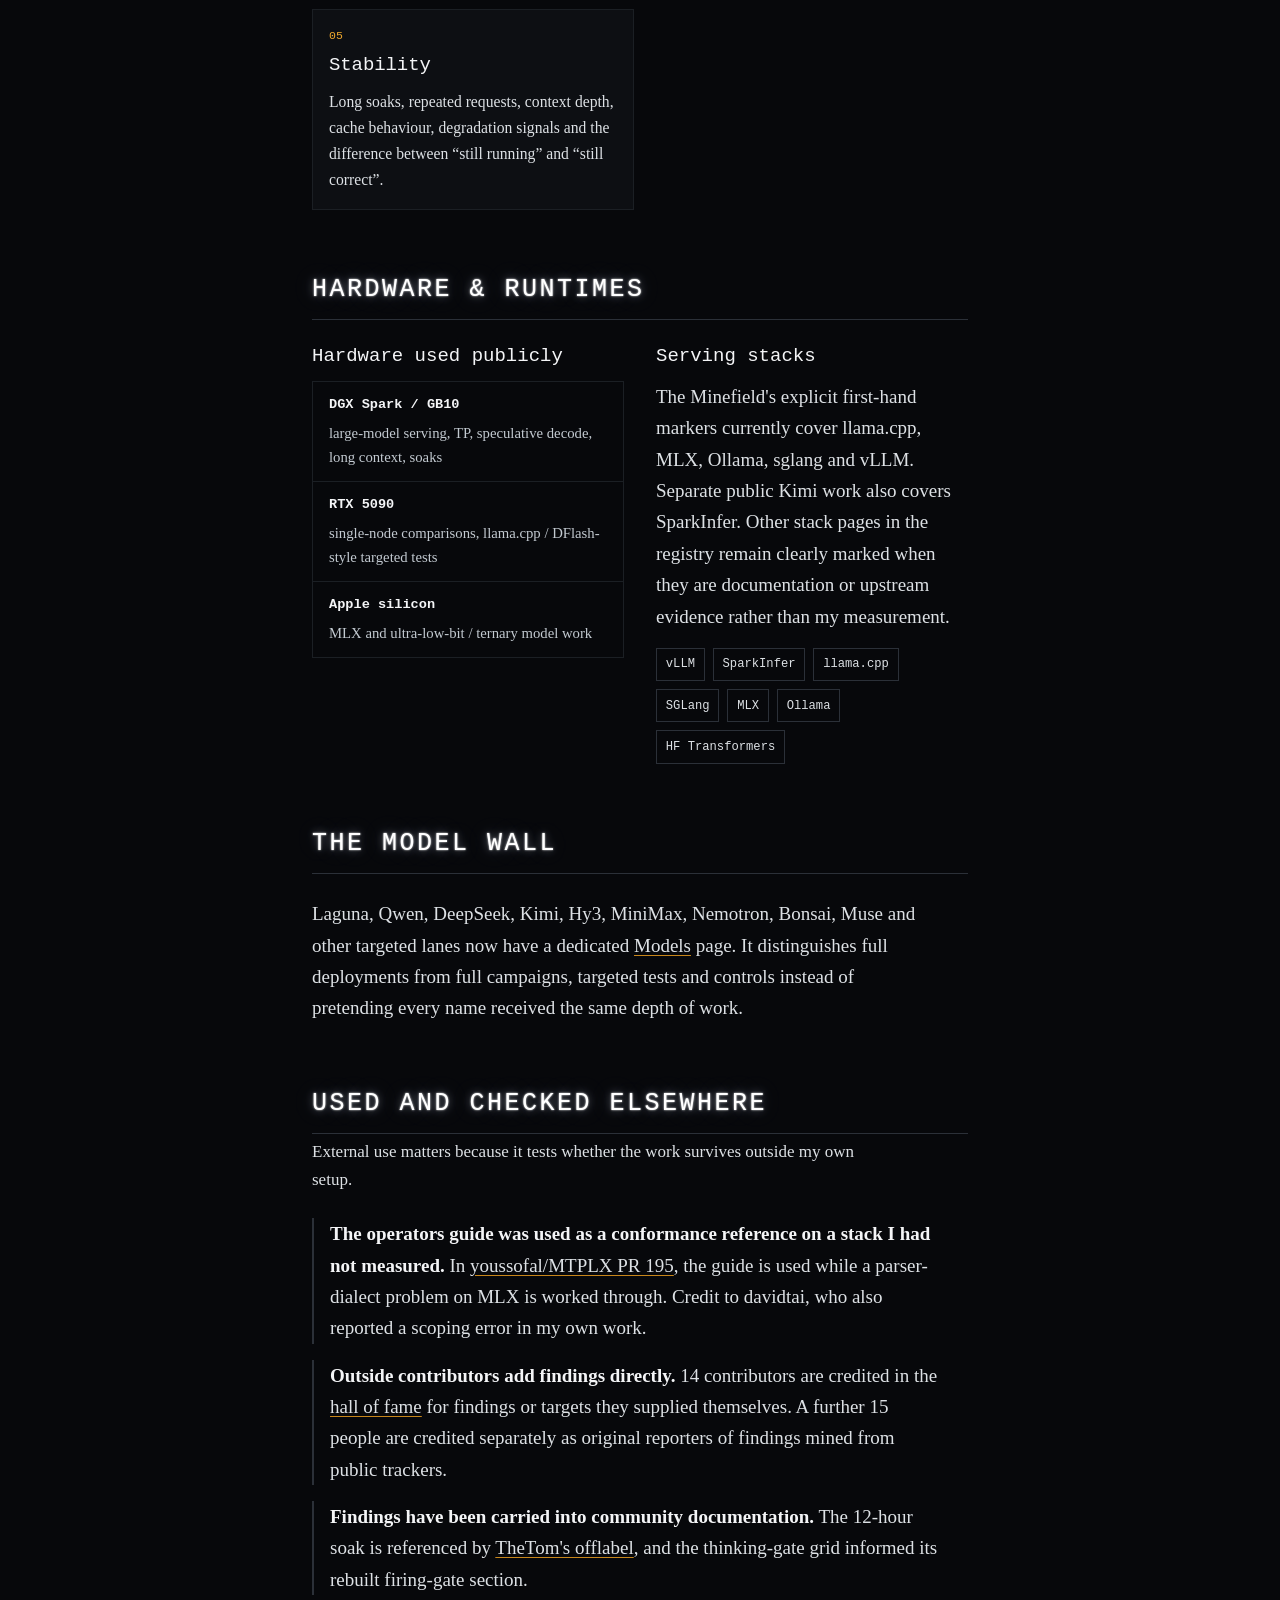
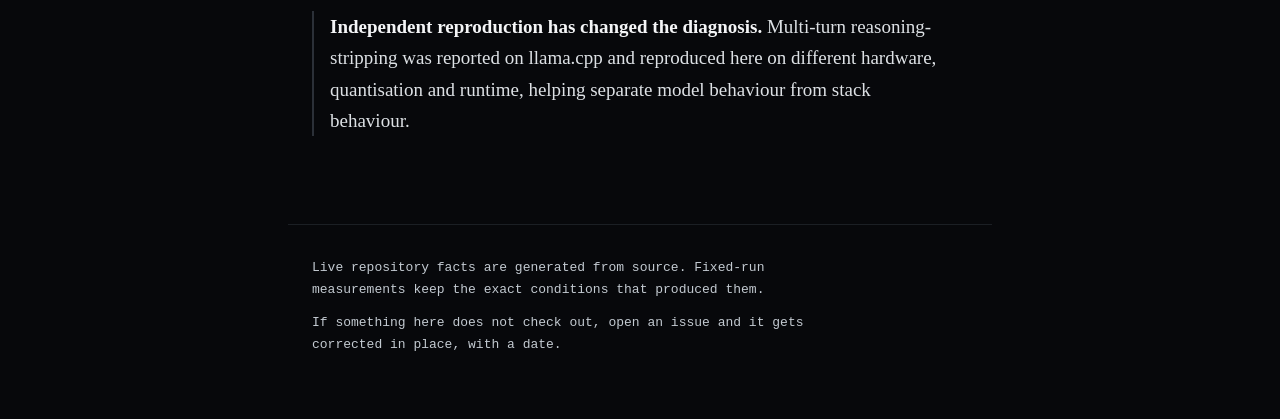
==== commit 97fd6b34: "build: regenerate from registry 12fbb0d" ====
--- a/about.html
+++ b/about.html
@@ -101,7 +101,7 @@
     <p class="sub">External use matters because it tests whether the work survives outside my own setup.</p>
     <ul class="plain">
       <li><b>The operators guide was used as a conformance reference on a stack I had not measured.</b> In <a href="https://github.com/youssofal/MTPLX/pull/195">youssofal/MTPLX PR 195</a>, the guide is used while a parser-dialect problem on MLX is worked through. Credit to davidtai, who also reported a scoping error in my own work.</li>
-      <li><b>Outside contributors add findings directly.</b> 13 contributors are credited in the <a href="https://github.com/Blackwellboy/model-serving-minefield/blob/main/HALL_OF_FAME.md">hall of fame</a> for findings or targets they supplied themselves. A further 15 people are credited separately as original reporters of findings mined from public trackers.</li>
+      <li><b>Outside contributors add findings directly.</b> 14 contributors are credited in the <a href="https://github.com/Blackwellboy/model-serving-minefield/blob/main/HALL_OF_FAME.md">hall of fame</a> for findings or targets they supplied themselves. A further 15 people are credited separately as original reporters of findings mined from public trackers.</li>
       <li><b>Findings have been carried into community documentation.</b> The 12-hour soak is referenced by <a href="https://github.com/TheTom/offlabel">TheTom's offlabel</a>, and the thinking-gate grid informed its rebuilt firing-gate section.</li>
       <li><b>Independent reproduction has changed the diagnosis.</b> Multi-turn reasoning-stripping was reported on llama.cpp and reproduced here on different hardware, quantisation and runtime, helping separate model behaviour from stack behaviour.</li>
     </ul>
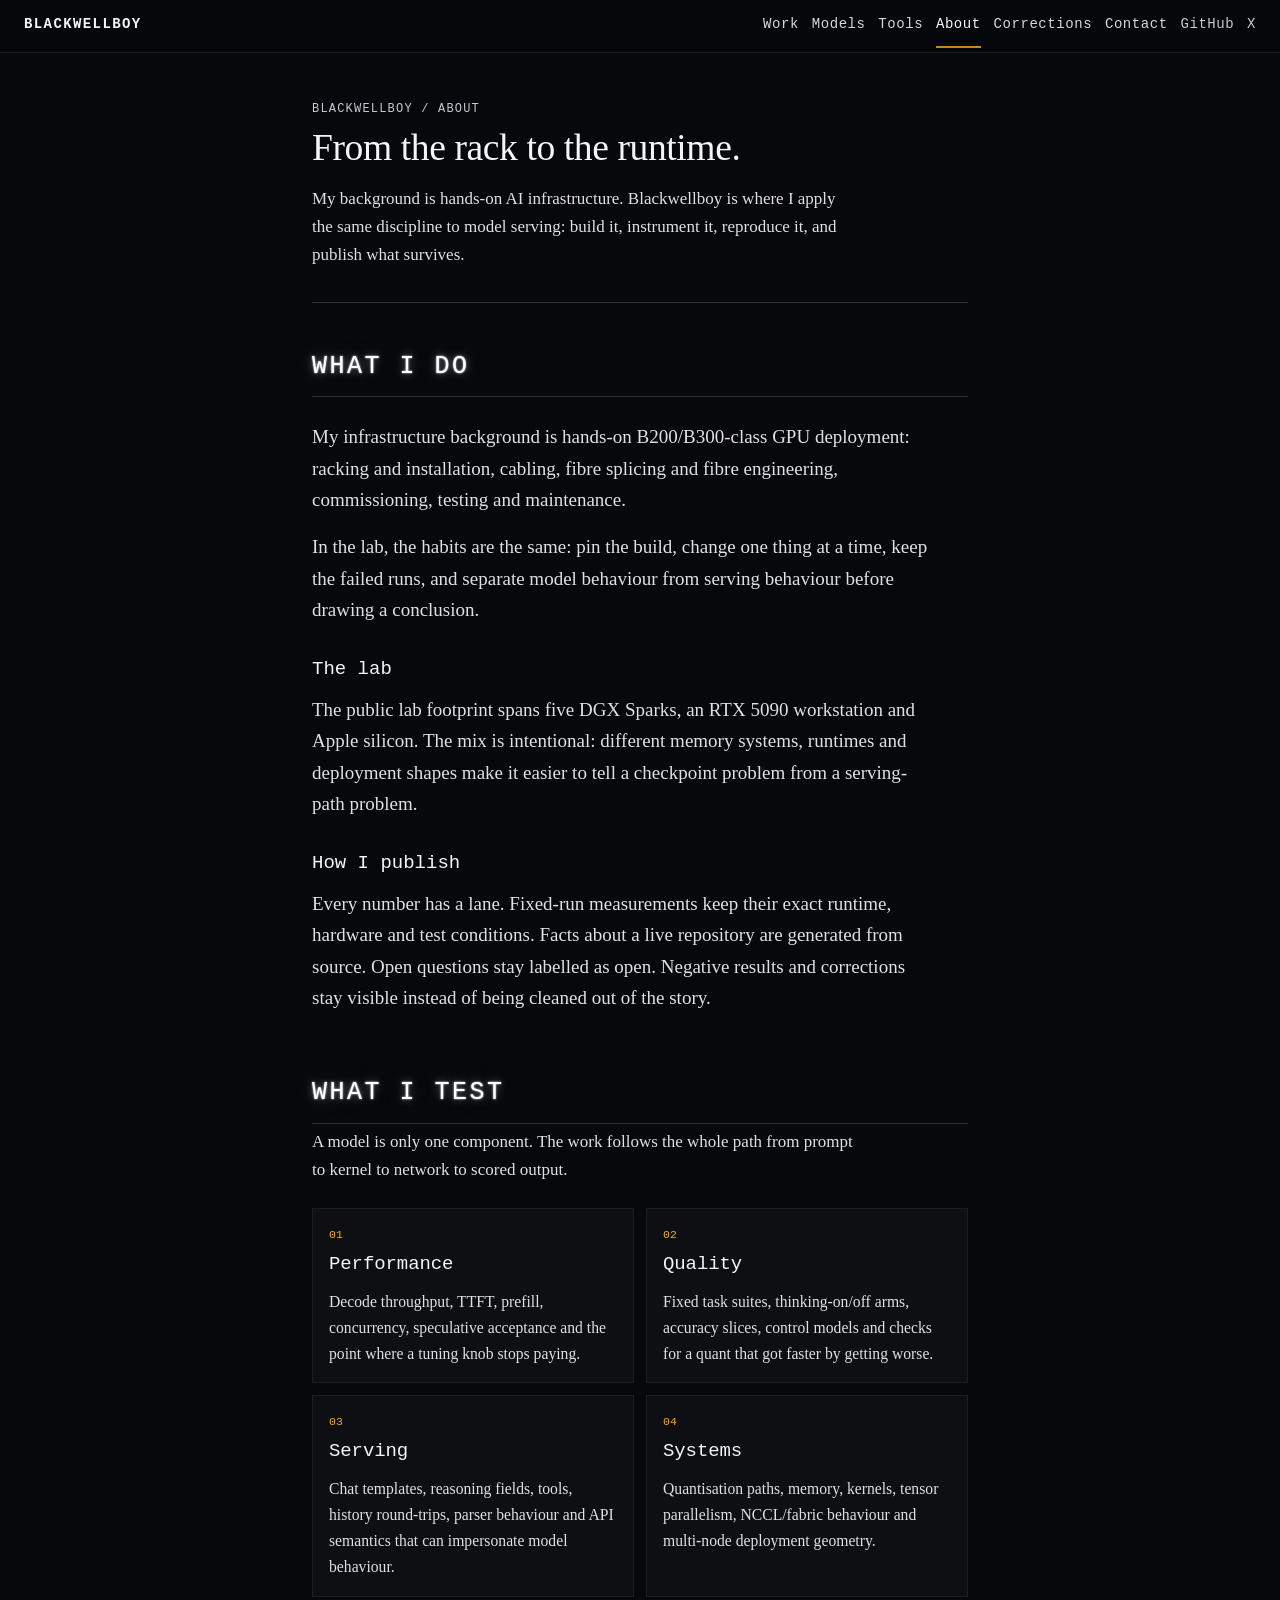
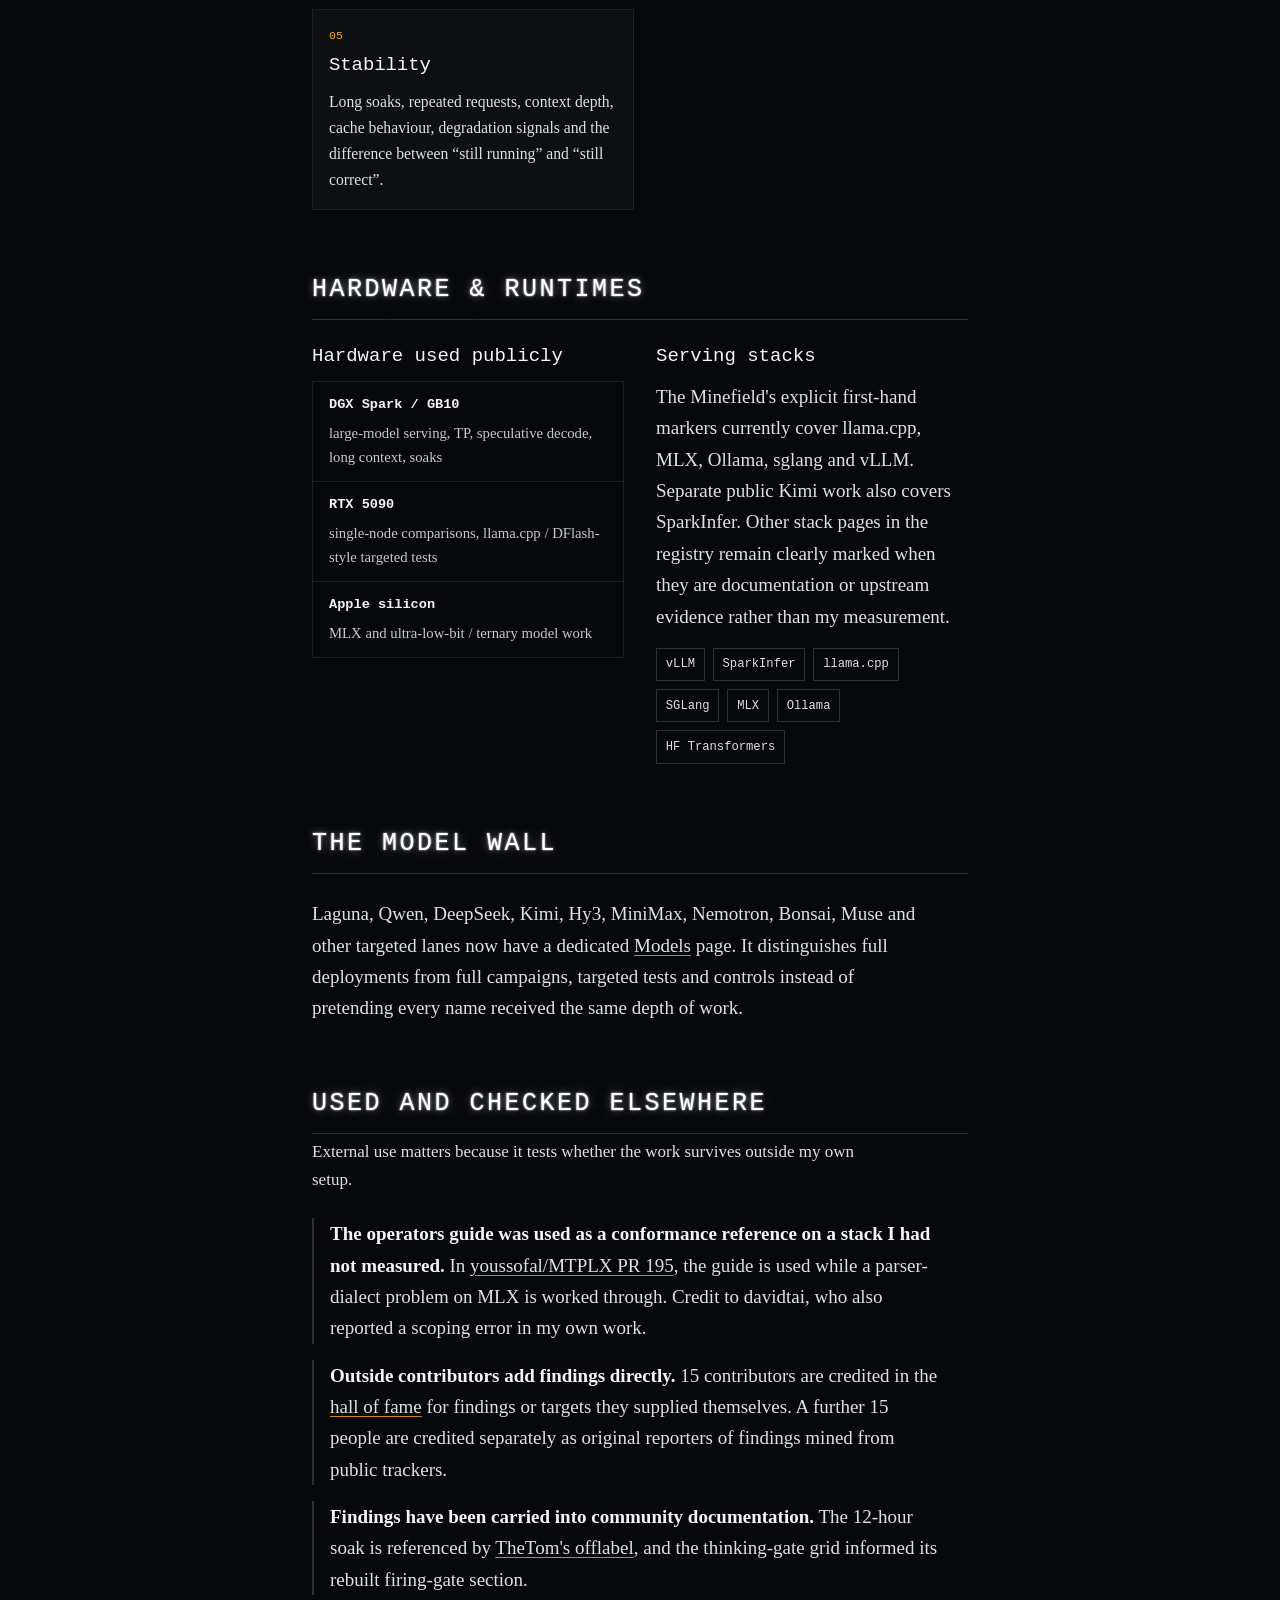
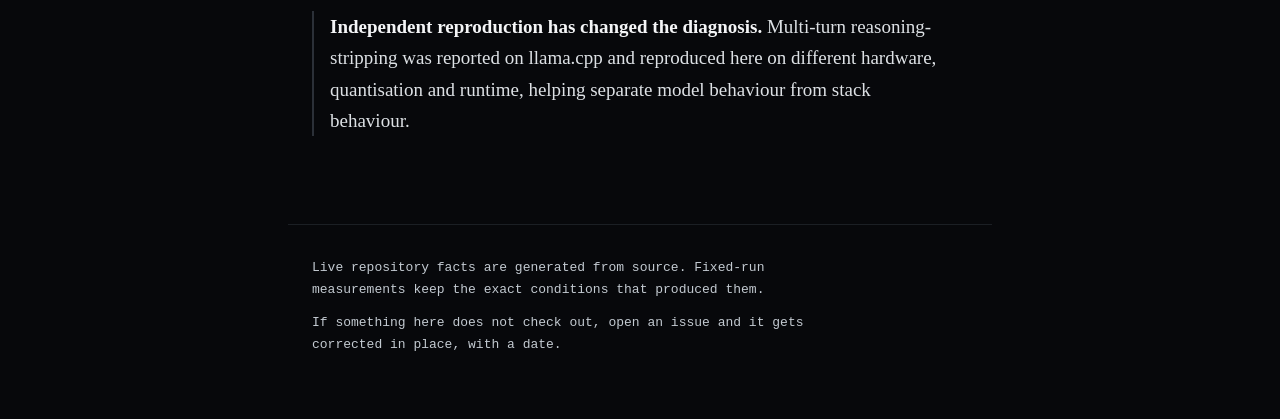
==== commit 908c90d1: "build: regenerate from registry c7c7c76" ====
--- a/about.html
+++ b/about.html
@@ -101,7 +101,7 @@
     <p class="sub">External use matters because it tests whether the work survives outside my own setup.</p>
     <ul class="plain">
       <li><b>The operators guide was used as a conformance reference on a stack I had not measured.</b> In <a href="https://github.com/youssofal/MTPLX/pull/195">youssofal/MTPLX PR 195</a>, the guide is used while a parser-dialect problem on MLX is worked through. Credit to davidtai, who also reported a scoping error in my own work.</li>
-      <li><b>Outside contributors add findings directly.</b> 14 contributors are credited in the <a href="https://github.com/Blackwellboy/model-serving-minefield/blob/main/HALL_OF_FAME.md">hall of fame</a> for findings or targets they supplied themselves. A further 15 people are credited separately as original reporters of findings mined from public trackers.</li>
+      <li><b>Outside contributors add findings directly.</b> 15 contributors are credited in the <a href="https://github.com/Blackwellboy/model-serving-minefield/blob/main/HALL_OF_FAME.md">hall of fame</a> for findings or targets they supplied themselves. A further 15 people are credited separately as original reporters of findings mined from public trackers.</li>
       <li><b>Findings have been carried into community documentation.</b> The 12-hour soak is referenced by <a href="https://github.com/TheTom/offlabel">TheTom's offlabel</a>, and the thinking-gate grid informed its rebuilt firing-gate section.</li>
       <li><b>Independent reproduction has changed the diagnosis.</b> Multi-turn reasoning-stripping was reported on llama.cpp and reproduced here on different hardware, quantisation and runtime, helping separate model behaviour from stack behaviour.</li>
     </ul>
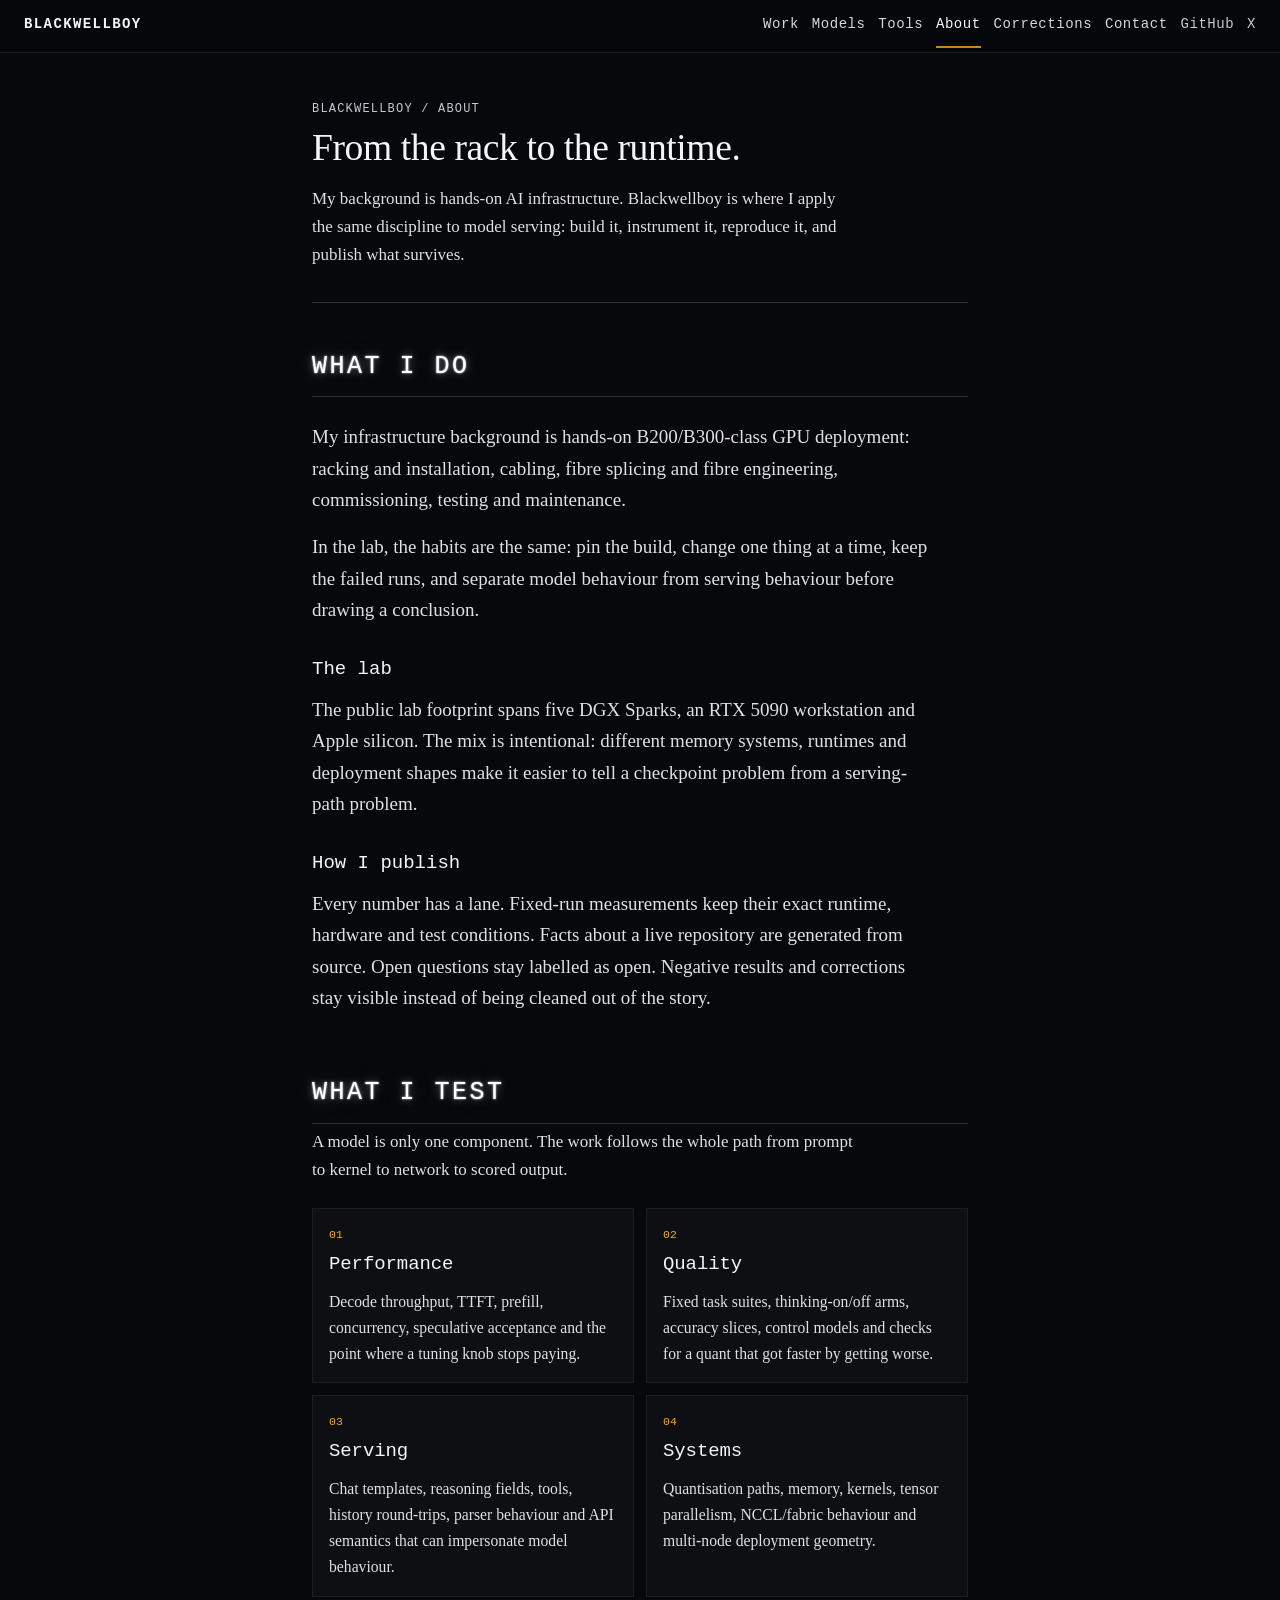
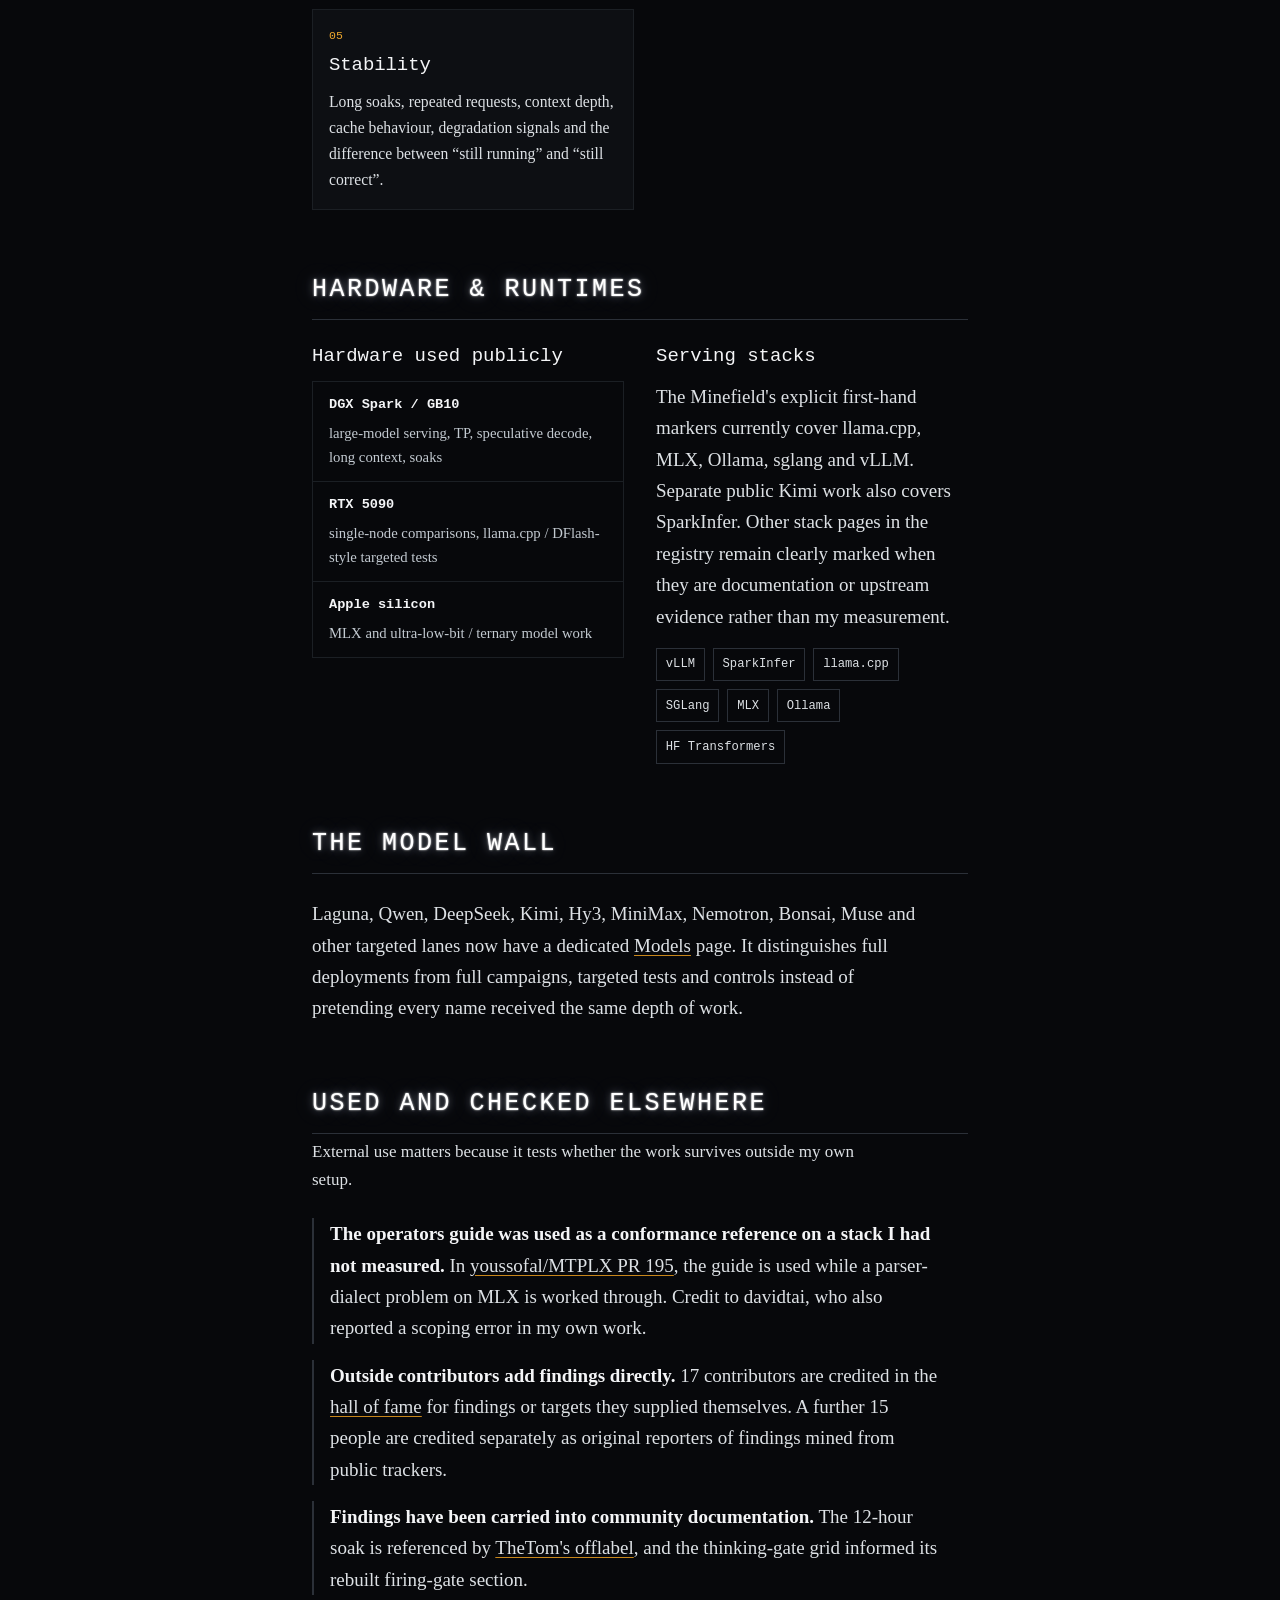
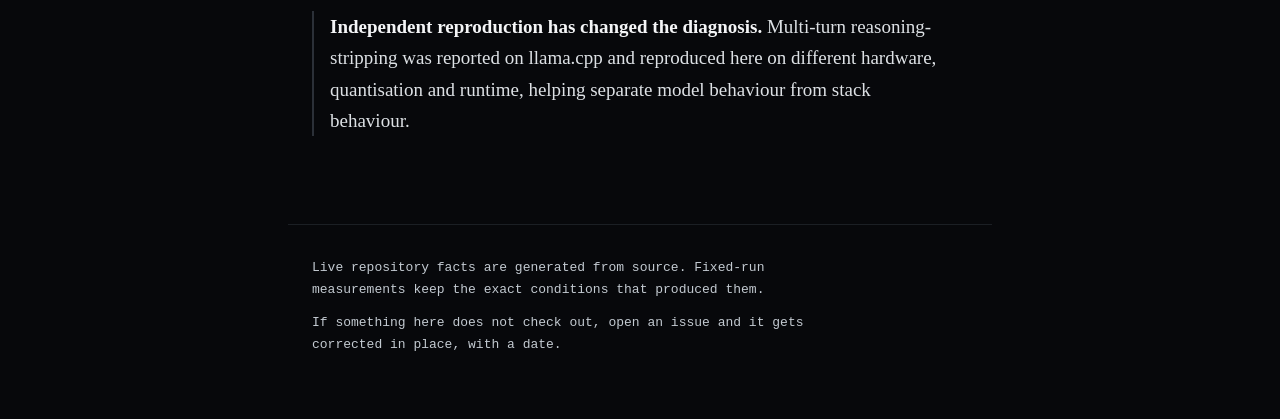
==== commit 7c0ec8a1: "build: regenerate from registry 1cf63fe" ====
--- a/about.html
+++ b/about.html
@@ -101,7 +101,7 @@
     <p class="sub">External use matters because it tests whether the work survives outside my own setup.</p>
     <ul class="plain">
       <li><b>The operators guide was used as a conformance reference on a stack I had not measured.</b> In <a href="https://github.com/youssofal/MTPLX/pull/195">youssofal/MTPLX PR 195</a>, the guide is used while a parser-dialect problem on MLX is worked through. Credit to davidtai, who also reported a scoping error in my own work.</li>
-      <li><b>Outside contributors add findings directly.</b> 15 contributors are credited in the <a href="https://github.com/Blackwellboy/model-serving-minefield/blob/main/HALL_OF_FAME.md">hall of fame</a> for findings or targets they supplied themselves. A further 15 people are credited separately as original reporters of findings mined from public trackers.</li>
+      <li><b>Outside contributors add findings directly.</b> 17 contributors are credited in the <a href="https://github.com/Blackwellboy/model-serving-minefield/blob/main/HALL_OF_FAME.md">hall of fame</a> for findings or targets they supplied themselves. A further 15 people are credited separately as original reporters of findings mined from public trackers.</li>
       <li><b>Findings have been carried into community documentation.</b> The 12-hour soak is referenced by <a href="https://github.com/TheTom/offlabel">TheTom's offlabel</a>, and the thinking-gate grid informed its rebuilt firing-gate section.</li>
       <li><b>Independent reproduction has changed the diagnosis.</b> Multi-turn reasoning-stripping was reported on llama.cpp and reproduced here on different hardware, quantisation and runtime, helping separate model behaviour from stack behaviour.</li>
     </ul>
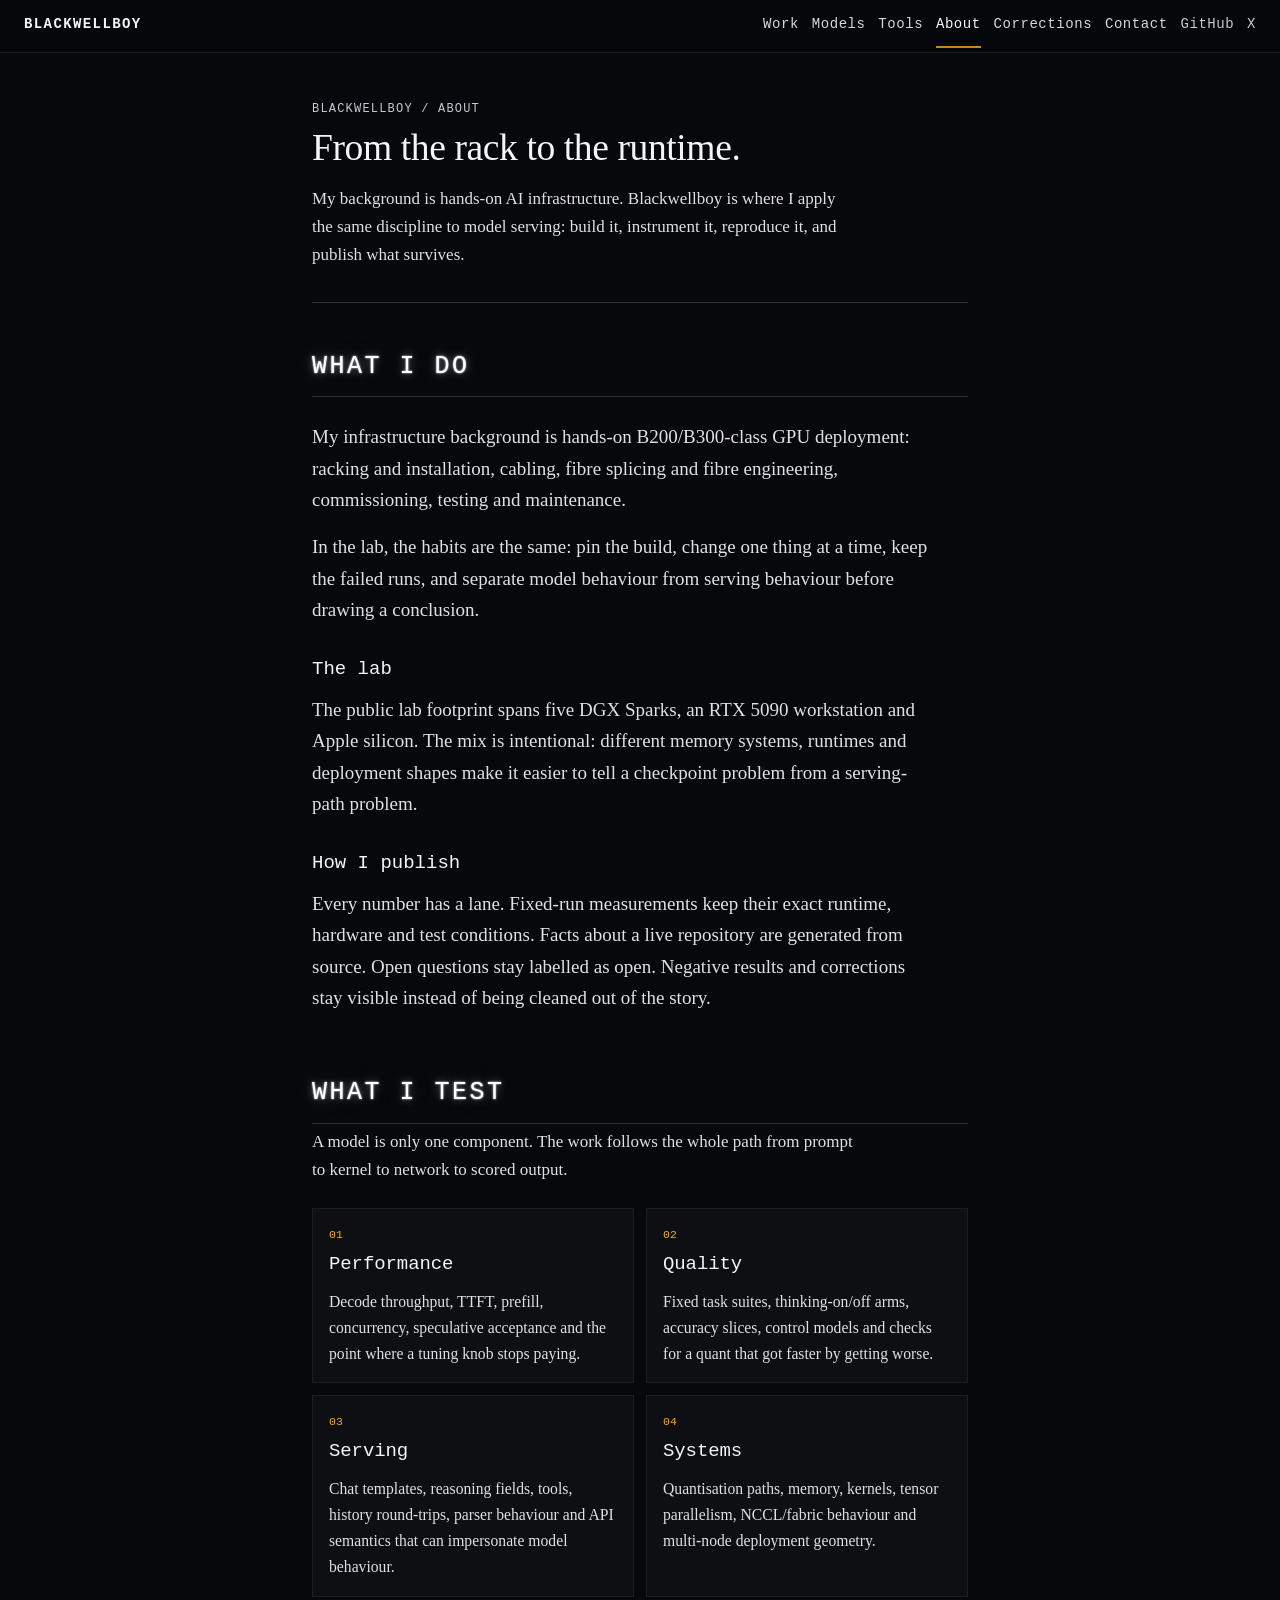
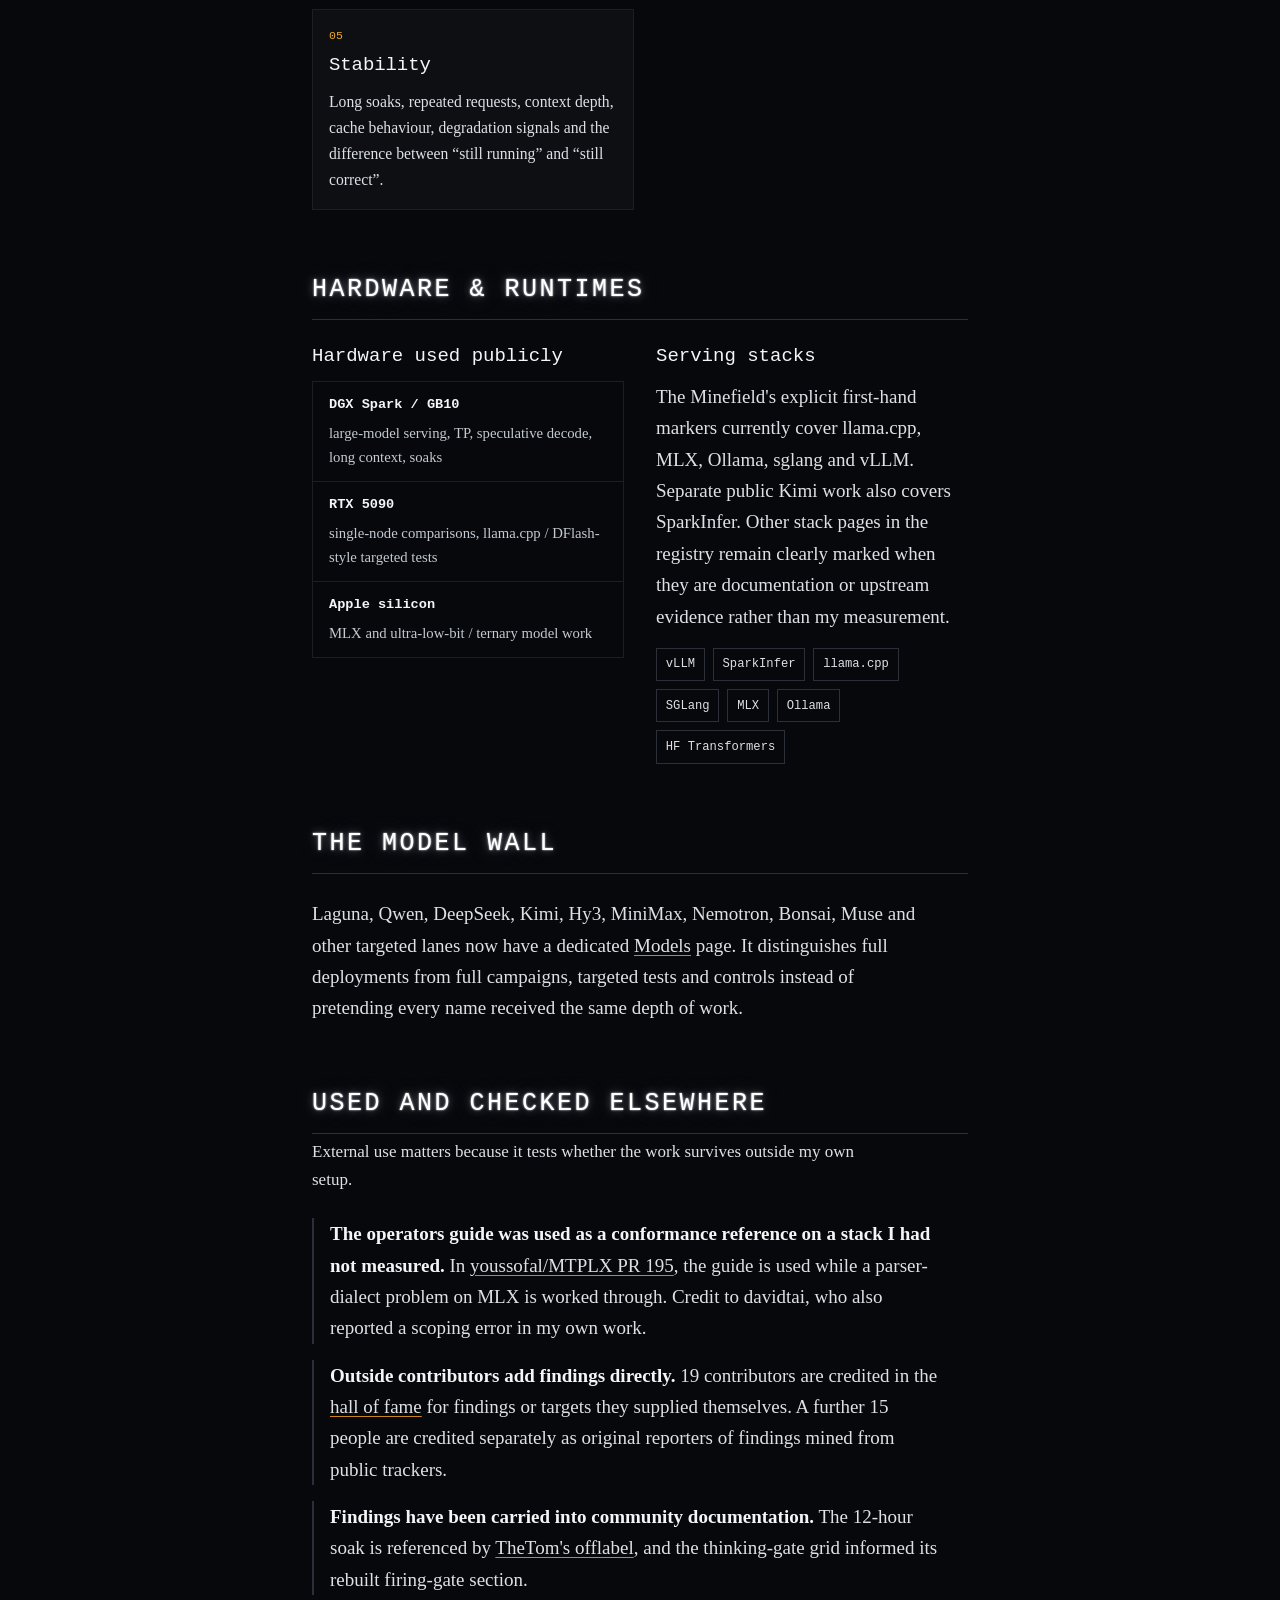
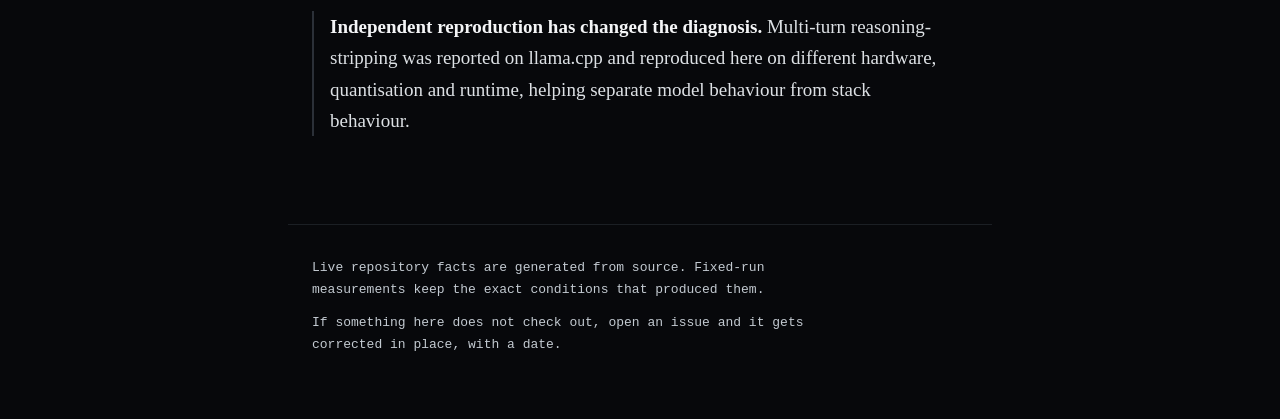
==== commit e1575f67: "build: regenerate from registry b3af106" ====
--- a/about.html
+++ b/about.html
@@ -101,7 +101,7 @@
     <p class="sub">External use matters because it tests whether the work survives outside my own setup.</p>
     <ul class="plain">
       <li><b>The operators guide was used as a conformance reference on a stack I had not measured.</b> In <a href="https://github.com/youssofal/MTPLX/pull/195">youssofal/MTPLX PR 195</a>, the guide is used while a parser-dialect problem on MLX is worked through. Credit to davidtai, who also reported a scoping error in my own work.</li>
-      <li><b>Outside contributors add findings directly.</b> 17 contributors are credited in the <a href="https://github.com/Blackwellboy/model-serving-minefield/blob/main/HALL_OF_FAME.md">hall of fame</a> for findings or targets they supplied themselves. A further 15 people are credited separately as original reporters of findings mined from public trackers.</li>
+      <li><b>Outside contributors add findings directly.</b> 19 contributors are credited in the <a href="https://github.com/Blackwellboy/model-serving-minefield/blob/main/HALL_OF_FAME.md">hall of fame</a> for findings or targets they supplied themselves. A further 15 people are credited separately as original reporters of findings mined from public trackers.</li>
       <li><b>Findings have been carried into community documentation.</b> The 12-hour soak is referenced by <a href="https://github.com/TheTom/offlabel">TheTom's offlabel</a>, and the thinking-gate grid informed its rebuilt firing-gate section.</li>
       <li><b>Independent reproduction has changed the diagnosis.</b> Multi-turn reasoning-stripping was reported on llama.cpp and reproduced here on different hardware, quantisation and runtime, helping separate model behaviour from stack behaviour.</li>
     </ul>
